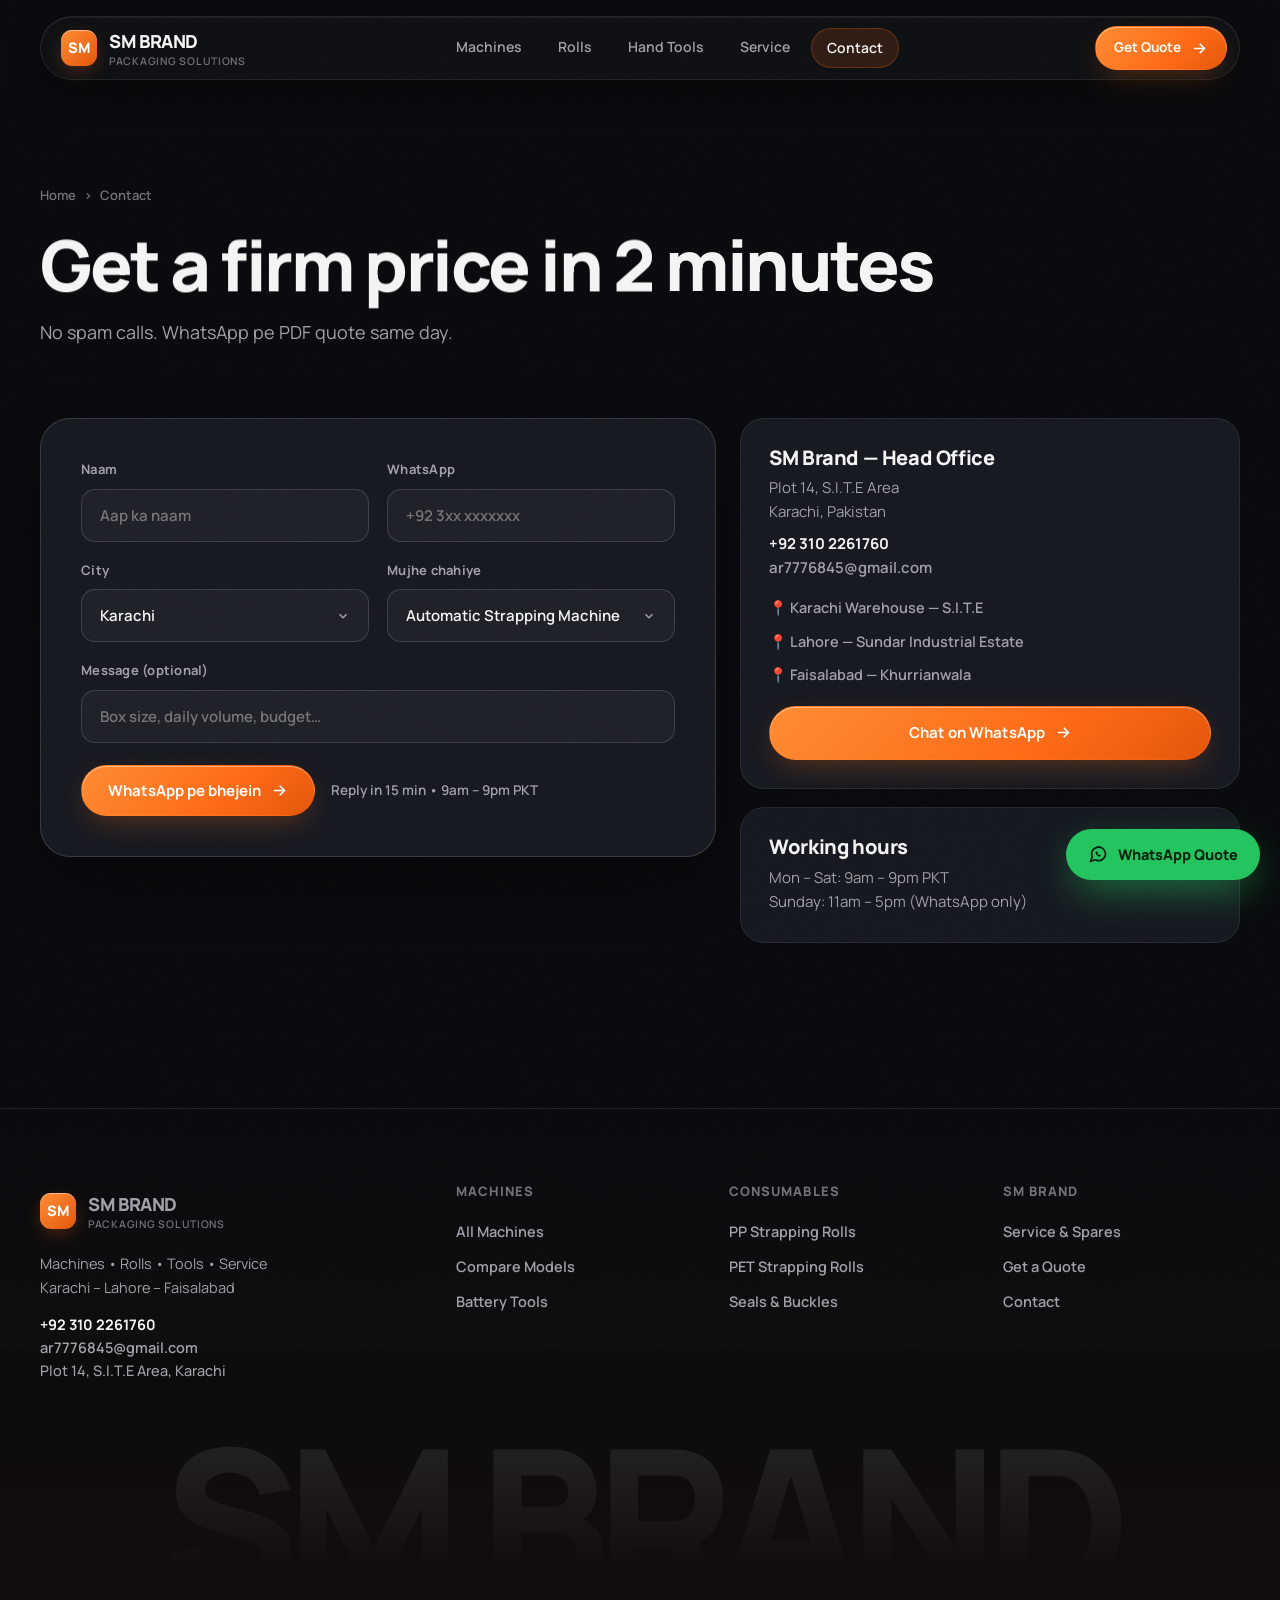
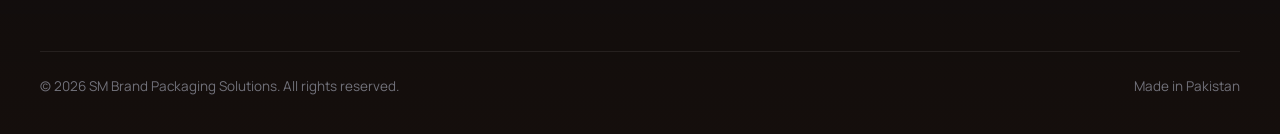
==== contact.html @ dceab2b6 "new-commit" ====
<!DOCTYPE html>
<html lang="en">
<head>
<meta charset="UTF-8">
<meta name="viewport" content="width=device-width, initial-scale=1">
<title>Contact / Get Quote — SM BRAND</title>
<meta name="description" content="Get a firm price for strapping machines, rolls and tools. WhatsApp quote same day.">
<meta name="theme-color" content="#050505">
<script>document.documentElement.classList.add('js')</script>
<link rel="preconnect" href="https://fonts.googleapis.com">
<link rel="preconnect" href="https://fonts.gstatic.com" crossorigin>
<link href="https://fonts.googleapis.com/css2?family=Manrope:wght@400;500;600;700;800&display=swap" rel="stylesheet">
<link rel="stylesheet" href="assets/css/sm.css">
</head>
<body class="">
<div class="progress" aria-hidden="true"></div>
<div class="cursor-glow" aria-hidden="true"></div>
<div class="grain" aria-hidden="true"></div>
<div class="curtain" aria-hidden="true"></div>
<header class="header">
  <div class="container">
    <div class="nav">
      <a href="index.html" class="brand" aria-label="SM Brand home"><span class="brand-mark">SM</span><span>SM BRAND<small>Packaging Solutions</small></span></a>
      <nav class="nav-links" aria-label="Main"><a href="machines.html">Machines</a><a href="rolls.html">Rolls</a><a href="tools.html">Hand Tools</a><a href="service.html">Service</a><a href="contact.html" class="active" aria-current="page">Contact</a></nav>
      <div class="nav-right">
        <a class="btn btn-primary btn-sm" data-magnetic href="contact.html#quote">Get Quote <svg viewBox="0 0 24 24" fill="none" stroke="currentColor" stroke-width="2.4" stroke-linecap="round" stroke-linejoin="round"><path d="M5 12h14M13 6l6 6-6 6"/></svg></a>
        <button class="burger" aria-label="Menu" aria-expanded="false"><span></span></button>
      </div>
    </div>
  </div>
</header>
<div class="mobile-menu" aria-hidden="false"><a href="machines.html">Machines</a><a href="rolls.html">Rolls</a><a href="tools.html">Hand Tools</a><a href="service.html">Service</a><a href="contact.html">Contact</a><a href="contact.html#quote" style="color:var(--orange)">Get Quote →</a></div>
<main>
<section class="page-hero">
  <div class="container">
    <nav class="crumbs" aria-label="Breadcrumb"><a href="index.html">Home</a><span>›</span><span>Contact</span></nav>
    <h1 data-split>Get a firm price in 2 minutes</h1>
    <p data-reveal data-delay=".25">No spam calls. WhatsApp pe PDF quote same day.</p>
  </div>
</section>
<section class="section" id="quote" style="padding-top:20px">
  <div class="container">
    <div class="contact-grid">
      <form class="form" id="quoteForm" novalidate data-reveal>
        <div class="q-grid">
          <div class="field"><label for="q_name">Naam</label><input class="input" id="q_name" autocomplete="name" placeholder="Aap ka naam"><div class="err">Naam likhein (kam az kam 2 huroof).</div></div>
          <div class="field"><label for="q_wa">WhatsApp</label><input class="input" id="q_wa" type="tel" inputmode="tel" autocomplete="tel" placeholder="+92 3xx xxxxxxx"><div class="err">Sahi WhatsApp number likhein.</div></div>
          <div class="field"><label for="q_city">City</label><select class="input" id="q_city"><option>Karachi</option><option>Lahore</option><option>Faisalabad</option><option>Sialkot</option><option>Islamabad / Rwp</option><option>Other</option></select></div>
          <div class="field"><label for="q_need">Mujhe chahiye</label><select class="input" id="q_need"><option>Automatic Strapping Machine</option><option>Semi-Auto Machine</option><option>Battery Tool</option><option>PP / PET Rolls</option><option>Hand Tools</option><option>Pata nahi - Call me</option></select></div>
          <div class="field full"><label for="q_msg">Message (optional)</label><input class="input" id="q_msg" placeholder="Box size, daily volume, budget…"></div>
        </div>
        <div style="display:flex;gap:16px;align-items:center;margin-top:22px;flex-wrap:wrap">
          <button class="btn btn-primary" type="submit" data-magnetic>WhatsApp pe bhejein <svg viewBox="0 0 24 24" fill="none" stroke="currentColor" stroke-width="2.4" stroke-linecap="round" stroke-linejoin="round"><path d="M5 12h14M13 6l6 6-6 6"/></svg></button>
          <span style="color:var(--muted);font-size:13.5px;font-weight:600">Reply in 15 min • 9am – 9pm PKT</span>
        </div>
        <div class="notice" id="quoteMsg" role="status">Done! WhatsApp khul raha hai — wahan se message bhej dein.</div>
      </form>

      <div>
        <div class="info" data-reveal>
          <h3>SM Brand — Head Office</h3>
          <p>Plot 14, S.I.T.E Area<br>Karachi, Pakistan</p>
          <p style="color:var(--ink);font-weight:700">+92 310 2261760<br><a href="mailto:ar7776845@gmail.com" style="color:var(--muted);font-weight:600">ar7776845@gmail.com</a></p>
          <ul><li>📍 Karachi Warehouse — S.I.T.E</li><li>📍 Lahore — Sundar Industrial Estate</li><li>📍 Faisalabad — Khurrianwala</li></ul>
          <a class="btn btn-primary btn-block" style="margin-top:20px" target="_blank" rel="noopener" href="https://wa.me/923102261760?text=Salam%20SM%20Brand,%20quote%20chahiye">Chat on WhatsApp <svg viewBox="0 0 24 24" fill="none" stroke="currentColor" stroke-width="2.4" stroke-linecap="round" stroke-linejoin="round"><path d="M5 12h14M13 6l6 6-6 6"/></svg></a>
        </div>
        <div class="info" data-reveal><h3>Working hours</h3><p>Mon – Sat: 9am – 9pm PKT<br>Sunday: 11am – 5pm (WhatsApp only)</p></div>
      </div>
    </div>
  </div>
</section>

</main>
<footer>
  <div class="container">
    <div class="footer-grid">
      <div>
        <a href="index.html" class="brand"><span class="brand-mark">SM</span><span>SM BRAND<small>Packaging Solutions</small></span></a>
        <p>Machines • Rolls • Tools • Service<br>Karachi – Lahore – Faisalabad</p>
        <p style="color:var(--ink);font-weight:700">+92 310 2261760<br><a href="mailto:ar7776845@gmail.com" style="display:inline;padding:0">ar7776845@gmail.com</a><br><span style="font-weight:500;color:var(--muted)">Plot 14, S.I.T.E Area, Karachi</span></p>
      </div>
      <div><h5>Machines</h5><a href="machines.html">All Machines</a><a href="machines.html#compare">Compare Models</a><a href="tools.html">Battery Tools</a></div>
      <div><h5>Consumables</h5><a href="rolls.html">PP Strapping Rolls</a><a href="rolls.html">PET Strapping Rolls</a><a href="rolls.html">Seals &amp; Buckles</a></div>
      <div><h5>SM Brand</h5><a href="service.html">Service &amp; Spares</a><a href="contact.html#quote">Get a Quote</a><a href="contact.html">Contact</a></div>
    </div>
    <div class="giant" aria-hidden="true">SM BRAND</div>
    <div class="copy"><span>© 2026 SM Brand Packaging Solutions. All rights reserved.</span><span>Made in Pakistan</span></div>
  </div>
</footer>
<a class="wa" id="waFloat" href="https://wa.me/923102261760?text=Salam%20SM%20Brand,%20quote%20chahiye" target="_blank" rel="noopener" aria-label="WhatsApp quote"><svg viewBox="0 0 24 24" fill="none" stroke="currentColor" stroke-width="2.2" stroke-linecap="round" stroke-linejoin="round"><path d="M21 11.5a8.4 8.4 0 0 1-12.4 7.4L3 21l2-5.4A8.4 8.4 0 1 1 21 11.5z"/><path d="M9 9.5c0 3 2.500 5.500 5.500 5.500l1.200-1.300-1.800-1-.9.6a3.500 3.500 0 0 1-1.700-1.700l.6-.9-1-1.800L9 9.500z" fill="currentColor" stroke="none"/></svg><span>WhatsApp Quote</span></a>
<script src="assets/js/vendor/gsap.min.js"></script>
<script src="assets/js/vendor/ScrollTrigger.min.js"></script>
<script src="assets/js/vendor/lenis.min.js"></script>
<script src="assets/js/sm-config.js"></script>
<script src="assets/js/sm-data.js"></script>
<script src="assets/js/sm.js"></script>

</body>
</html>
---- assets/css/sm.css ----
/* ============================================================
   SM BRAND — Premium Industrial Packaging Solutions
   Advanced 3D & Motion Design System
   Visual Direction:
   - Main background: #08090C
   - Secondary background: #101216
   - Card background: #15181F
   - Primary accent: #FF6B16
   - Secondary accent: #FF8C32
   - Primary text: #F5F5F5
   - Secondary text: #A1A1AA
   - Thin glowing borders & cinematic lighting
   ============================================================ */

:root {
  --bg: #08090C;
  --bg-2: #101216;
  --bg-card: #15181F;
  --bg-card-hover: #1c202a;
  --card: #15181F;
  --card-2: #1b1f28;
  --card-3: #222734;
  --line: rgba(255, 255, 255, 0.08);
  --line-2: rgba(255, 255, 255, 0.14);
  --line-glow: rgba(255, 107, 22, 0.45);
  --ink: #F5F5F5;
  --muted: #A1A1AA;
  --muted-2: #71717A;
  --orange: #FF6B16;
  --orange-2: #FF8C32;
  --orange-light: #FFA25B;
  --orange-dark: #E5560A;
  --glow: rgba(255, 107, 22, 0.35);
  --glow-subtle: rgba(255, 107, 22, 0.12);
  --green: #22c55e;
  --radius-lg: 24px;
  --radius-md: 18px;
  --radius-sm: 12px;
  --font: 'Manrope', system-ui, -apple-system, 'Segoe UI', Roboto, sans-serif;
  --ease: cubic-bezier(0.16, 1, 0.3, 1);
  --ease-spring: cubic-bezier(0.34, 1.56, 0.64, 1);
}

*, *::before, *::after {
  box-sizing: border-box;
  margin: 0;
  padding: 0;
}

html {
  scroll-behavior: auto;
  -webkit-text-size-adjust: 100%;
  background-color: var(--bg);
}

html.lenis, html.lenis body {
  height: auto;
}

.lenis.lenis-smooth {
  scroll-behavior: auto !important;
}

.lenis.lenis-stopped {
  overflow: hidden;
}

body {
  font-family: var(--font);
  background: var(--bg);
  color: var(--ink);
  line-height: 1.6;
  -webkit-font-smoothing: antialiased;
  -moz-osx-font-smoothing: grayscale;
  overflow-x: hidden;
  min-height: 100vh;
  position: relative;
}

a {
  color: inherit;
  text-decoration: none;
  transition: color 0.25s var(--ease);
}

img {
  max-width: 100%;
  display: block;
}

button {
  font-family: inherit;
  cursor: pointer;
  border: none;
  background: none;
}

::selection {
  background: var(--orange);
  color: #08090C;
}

.container {
  width: min(1200px, 100% - 48px);
  margin-inline: auto;
}

.sr-only {
  position: absolute;
  width: 1px;
  height: 1px;
  overflow: hidden;
  clip: rect(0, 0, 0, 0);
  white-space: nowrap;
}

/* ---------- Ambient Background & Grid ---------- */
body::before {
  content: '';
  position: fixed;
  inset: 0;
  z-index: -3;
  pointer-events: none;
  background:
    radial-gradient(1100px 650px at 78% -12%, rgba(255, 107, 22, 0.14), transparent 60%),
    radial-gradient(900px 550px at -5% 38%, rgba(255, 140, 50, 0.08), transparent 60%),
    radial-gradient(800px 600px at 60% 85%, rgba(255, 107, 22, 0.06), transparent 60%),
    var(--bg);
}

/* Precision Technical Dot Grid with Radial Mask */
body::after {
  content: '';
  position: fixed;
  inset: 0;
  z-index: -2;
  pointer-events: none;
  opacity: 0.65;
  background-image: radial-gradient(rgba(255, 255, 255, 0.09) 1px, transparent 1px);
  background-size: 32px 32px;
  mask-image: radial-gradient(ellipse 90% 65% at 50% 10%, #000 35%, transparent 85%);
  -webkit-mask-image: radial-gradient(ellipse 90% 65% at 50% 10%, #000 35%, transparent 85%);
}

.grain {
  position: fixed;
  inset: -50%;
  z-index: 200;
  pointer-events: none;
  opacity: 0.035;
  background-image: url("data:image/svg+xml,%3Csvg xmlns='http://www.w3.org/2000/svg' width='180' height='180'%3E%3Cfilter id='n'%3E%3CfeTurbulence type='fractalNoise' baseFrequency='.85' numOctaves='3' stitchTiles='stitch'/%3E%3C/filter%3E%3Crect width='100%25' height='100%25' filter='url(%23n)'/%3E%3C/svg%3E");
}

/* Scroll Progress Bar */
.progress {
  position: fixed;
  top: 0;
  left: 0;
  height: 3px;
  width: 100%;
  transform-origin: 0 50%;
  transform: scaleX(0);
  background: linear-gradient(90deg, var(--orange), var(--orange-2), #ffb978);
  box-shadow: 0 0 12px var(--glow);
  z-index: 350;
}

/* Interactive Cursor Glow (Desktop Pointer) */
.cursor-glow {
  position: fixed;
  top: 0;
  left: 0;
  width: 480px;
  height: 480px;
  margin: -240px 0 0 -240px;
  border-radius: 50%;
  pointer-events: none;
  z-index: -1;
  background: radial-gradient(circle, rgba(255, 107, 22, 0.1) 0%, rgba(255, 107, 22, 0.03) 45%, transparent 70%);
  opacity: 0;
  transition: opacity 0.4s var(--ease);
}
.cursor-glow.on {
  opacity: 1;
}

/* ---------- Typography & Badges ---------- */
h1, h2, h3, h4, h5, h6 {
  letter-spacing: -0.035em;
  line-height: 1.08;
  font-weight: 800;
  color: var(--ink);
}

.h-display {
  font-size: clamp(42px, 5.8vw, 78px);
  letter-spacing: -0.04em;
  line-height: 1.04;
}

.h-section {
  font-size: clamp(32px, 4.4vw, 54px);
  letter-spacing: -0.035em;
}

.lead {
  font-size: clamp(16px, 1.45vw, 19px);
  color: var(--muted);
  max-width: 580px;
  line-height: 1.65;
}

.grad {
  background: linear-gradient(135deg, #FF8C32 0%, #FF6B16 50%, #FFA25B 100%);
  -webkit-background-clip: text;
  background-clip: text;
  color: transparent;
  display: inline-block;
}

.split .grad {
  background: none;
  -webkit-text-fill-color: initial;
}

.split .grad .w > span {
  background: linear-gradient(135deg, #FF8C32 0%, #FF6B16 50%, #FFA25B 100%);
  -webkit-background-clip: text;
  background-clip: text;
  color: transparent;
  -webkit-text-fill-color: transparent;
}

.split .w {
  display: inline-block;
  overflow: hidden;
  vertical-align: top;
  padding-bottom: 0.12em;
  margin-bottom: -0.12em;
}

.split .w > span {
  display: inline-block;
  will-change: transform;
}

.eyebrow {
  display: inline-flex;
  align-items: center;
  gap: 9px;
  font-size: 13px;
  font-weight: 700;
  color: var(--orange-light);
  padding: 7px 16px;
  border-radius: 999px;
  border: 1px solid rgba(255, 107, 22, 0.32);
  background: rgba(255, 107, 22, 0.08);
  backdrop-filter: blur(10px);
  letter-spacing: 0.02em;
}

.eyebrow i.pulse-dot {
  width: 7px;
  height: 7px;
  border-radius: 50%;
  background: var(--orange);
  box-shadow: 0 0 10px var(--orange);
  animation: pulseDot 2s ease-in-out infinite;
}

@keyframes pulseDot {
  0%, 100% { opacity: 1; transform: scale(1); }
  50% { opacity: 0.35; transform: scale(0.85); }
}

.section {
  padding: clamp(75px, 9vw, 130px) 0;
  position: relative;
}

.section-head {
  max-width: 740px;
  margin: 0 auto clamp(36px, 5vw, 64px);
  text-align: center;
  display: flex;
  flex-direction: column;
  align-items: center;
  gap: 18px;
}

.section-head p {
  color: var(--muted);
  font-size: 17px;
  max-width: 580px;
}

.section-head.left {
  margin-inline: 0;
  text-align: left;
  align-items: flex-start;
}

/* ---------- Premium Buttons ---------- */
.btn {
  position: relative;
  display: inline-flex;
  align-items: center;
  justify-content: center;
  gap: 10px;
  padding: 14px 26px;
  border-radius: 999px;
  font-weight: 700;
  font-size: 15px;
  border: 1px solid transparent;
  transition: transform 0.28s var(--ease), box-shadow 0.28s, background 0.28s, border-color 0.28s, color 0.25s;
  white-space: nowrap;
  overflow: hidden;
  isolation: isolate;
}

.btn svg, .btn i {
  width: 17px;
  height: 17px;
  transition: transform 0.25s var(--ease);
}

.btn:hover svg, .btn:hover i {
  transform: translateX(3px);
}

.btn-primary {
  background: linear-gradient(135deg, var(--orange-2) 0%, var(--orange) 60%, var(--orange-dark) 100%);
  color: #FFFFFF;
  box-shadow: 0 10px 30px -8px var(--glow), inset 0 1px 0 rgba(255, 255, 255, 0.4);
}

.btn-primary::after {
  content: '';
  position: absolute;
  inset: 0;
  z-index: -1;
  background: linear-gradient(110deg, transparent 25%, rgba(255, 255, 255, 0.35) 50%, transparent 75%);
  transform: translateX(-120%);
  transition: transform 0.65s var(--ease);
}

.btn-primary:hover::after {
  transform: translateX(120%);
}

.btn-primary:hover {
  box-shadow: 0 14px 38px -6px var(--glow), inset 0 1px 0 rgba(255, 255, 255, 0.5);
  transform: translateY(-2px);
}

.btn-ghost {
  background: rgba(255, 255, 255, 0.04);
  border-color: var(--line-2);
  color: var(--ink);
  backdrop-filter: blur(12px);
}

.btn-ghost:hover {
  border-color: var(--orange);
  background: rgba(255, 107, 22, 0.1);
  color: #FFFFFF;
  box-shadow: 0 8px 24px -6px rgba(255, 107, 22, 0.25);
  transform: translateY(-2px);
}

.btn-secondary {
  background: var(--bg-card);
  border-color: var(--line);
  color: var(--ink);
}

.btn-secondary:hover {
  border-color: var(--line-2);
  background: var(--card-2);
}

.btn-sm {
  padding: 10px 18px;
  font-size: 13.5px;
}

.btn-block {
  width: 100%;
}

.btn:focus-visible, a:focus-visible, button:focus-visible, select:focus-visible, input:focus-visible {
  outline: 2px solid var(--orange);
  outline-offset: 3px;
}

/* ---------- Header & Floating Navigation ---------- */
.header {
  position: fixed;
  top: 16px;
  left: 0;
  right: 0;
  z-index: 100;
  transition: transform 0.45s var(--ease);
}

.header.hide {
  transform: translateY(-140%);
}

.nav {
  display: flex;
  align-items: center;
  justify-content: space-between;
  gap: 20px;
  height: 64px;
  padding: 0 12px 0 20px;
  border-radius: 999px;
  border: 1px solid var(--line);
  background: rgba(16, 18, 22, 0.72);
  backdrop-filter: blur(20px) saturate(1.5);
  -webkit-backdrop-filter: blur(20px) saturate(1.5);
  box-shadow: 0 12px 40px -10px rgba(0, 0, 0, 0.75), inset 0 1px 0 rgba(255, 255, 255, 0.06);
}

.brand {
  display: flex;
  align-items: center;
  gap: 12px;
  font-weight: 800;
  font-size: 18px;
  letter-spacing: -0.02em;
}

.brand-mark {
  width: 36px;
  height: 36px;
  border-radius: 11px;
  display: grid;
  place-items: center;
  font-weight: 800;
  font-size: 14.5px;
  color: #FFFFFF;
  background: linear-gradient(135deg, var(--orange-2), var(--orange-dark));
  box-shadow: 0 6px 20px -4px var(--glow), inset 0 1px 0 rgba(255, 255, 255, 0.45);
}

.brand small {
  display: block;
  font-size: 10.5px;
  font-weight: 600;
  color: var(--muted-2);
  letter-spacing: 0.07em;
  text-transform: uppercase;
  margin-top: -3px;
}

.nav-links {
  display: flex;
  gap: 6px;
  font-weight: 600;
  font-size: 14px;
  color: var(--muted);
}

.nav-links a {
  padding: 8px 15px;
  border-radius: 999px;
  transition: color 0.2s, background 0.2s;
  position: relative;
}

.nav-links a:hover {
  color: var(--ink);
  background: rgba(255, 255, 255, 0.05);
}

.nav-links a.active {
  color: var(--ink);
  background: rgba(255, 107, 22, 0.14);
  border: 1px solid rgba(255, 107, 22, 0.25);
}

.nav-right {
  display: flex;
  align-items: center;
  gap: 12px;
}

.burger {
  display: none;
  width: 44px;
  height: 44px;
  border-radius: 50%;
  border: 1px solid var(--line-2);
  background: rgba(255, 255, 255, 0.03);
  color: var(--ink);
  place-items: center;
}

.burger span {
  display: block;
  width: 17px;
  height: 1.8px;
  background: currentColor;
  position: relative;
  transition: 0.3s;
}

.burger span::before, .burger span::after {
  content: '';
  position: absolute;
  left: 0;
  width: 17px;
  height: 1.8px;
  background: currentColor;
  transition: 0.3s;
}

.burger span::before { top: -6px; }
.burger span::after { top: 6px; }

.burger[aria-expanded="true"] span { background: transparent; }
.burger[aria-expanded="true"] span::before { top: 0; transform: rotate(45deg); }
.burger[aria-expanded="true"] span::after { top: 0; transform: rotate(-45deg); }

.mobile-menu {
  position: fixed;
  inset: 0;
  z-index: 99;
  background: rgba(8, 9, 12, 0.97);
  backdrop-filter: blur(24px);
  display: flex;
  flex-direction: column;
  justify-content: center;
  padding: 110px 36px 40px;
  gap: 8px;
  opacity: 0;
  pointer-events: none;
  transition: opacity 0.35s var(--ease);
}

.mobile-menu.open {
  opacity: 1;
  pointer-events: auto;
}

.mobile-menu a {
  font-size: 32px;
  font-weight: 800;
  letter-spacing: -0.03em;
  padding: 10px 0;
  border-bottom: 1px solid var(--line);
  transform: translateY(20px);
  opacity: 0;
  transition: transform 0.5s var(--ease), opacity 0.5s;
}

.mobile-menu.open a { transform: none; opacity: 1; }
.mobile-menu.open a:nth-child(2) { transition-delay: 0.05s; }
.mobile-menu.open a:nth-child(3) { transition-delay: 0.1s; }
.mobile-menu.open a:nth-child(4) { transition-delay: 0.15s; }
.mobile-menu.open a:nth-child(5) { transition-delay: 0.2s; }
.mobile-menu.open a:nth-child(6) { transition-delay: 0.25s; }

@media (max-width: 920px) {
  .nav-links, .nav-right .btn { display: none; }
  .burger { display: grid; }
}

/* ---------- Upgraded Hero Section & Three.js 3D Visual ---------- */
.hero {
  padding: clamp(140px, 16vw, 195px) 0 clamp(65px, 8vw, 105px);
  position: relative;
  overflow: hidden;
}

.hero-grid {
  display: grid;
  grid-template-columns: 1.05fr 0.95fr;
  gap: clamp(30px, 5vw, 65px);
  align-items: center;
}

.hero h1 {
  margin: 20px 0 22px;
}

.hero-ctas {
  display: flex;
  gap: 14px;
  flex-wrap: wrap;
  margin-top: 34px;
}

.checks {
  display: flex;
  flex-wrap: wrap;
  gap: 12px 24px;
  margin-top: 36px;
  color: var(--muted);
  font-weight: 600;
  font-size: 14px;
}

.checks span {
  display: flex;
  align-items: center;
  gap: 8px;
}

.checks svg, .checks i {
  width: 17px;
  height: 17px;
  color: var(--orange);
}

/* 3D Visual Container */
.hero-visual {
  position: relative;
  perspective: 1200px;
  display: flex;
  justify-content: center;
  align-items: center;
}

.hero-3d-wrapper {
  position: relative;
  width: 100%;
  max-width: 580px;
  aspect-ratio: 1 / 1;
  border-radius: 34px;
  background: radial-gradient(circle at 50% 50%, rgba(255, 107, 22, 0.08) 0%, rgba(21, 24, 31, 0.6) 70%);
  border: 1px solid var(--line-2);
  box-shadow: 0 35px 90px -25px rgba(0, 0, 0, 0.9), 0 0 100px -25px var(--glow);
  backdrop-filter: blur(16px);
  overflow: visible;
}

#hero3dContainer {
  width: 100%;
  height: 100%;
  border-radius: inherit;
  cursor: grab;
  position: relative;
}

#hero3dContainer:active {
  cursor: grabbing;
}

/* WebGL Fallback Card */
.hero-3d-wrapper.fallback-mode #hero3dContainer {
  display: none;
}

.hero-fallback-card {
  display: none;
  width: 100%;
  height: 100%;
  padding: 16px;
  border-radius: inherit;
}

.hero-3d-wrapper.fallback-mode .hero-fallback-card {
  display: block;
}

.hero-fallback-card .plate {
  width: 100%;
  height: 100%;
  border-radius: 24px;
  background: #FFFFFF;
  display: grid;
  place-items: center;
  overflow: hidden;
}

.hero-fallback-card img {
  width: 100%;
  height: 100%;
  object-fit: contain;
  mix-blend-mode: multiply;
}

/* Floating 3D Telemetry Chips */
.chip {
  position: absolute;
  display: flex;
  align-items: center;
  gap: 13px;
  padding: 13px 18px;
  border-radius: 18px;
  background: rgba(21, 24, 31, 0.88);
  backdrop-filter: blur(20px);
  border: 1px solid var(--line-2);
  box-shadow: 0 20px 50px -15px rgba(0, 0, 0, 0.9), 0 0 30px -10px var(--glow);
  font-weight: 800;
  font-size: 15px;
  line-height: 1.25;
  z-index: 10;
  pointer-events: auto;
  transition: transform 0.3s var(--ease), border-color 0.3s;
}

.chip:hover {
  border-color: var(--orange);
  transform: translateY(-4px) scale(1.02);
}

.chip small {
  display: block;
  font-weight: 600;
  font-size: 12px;
  color: var(--muted);
}

.chip .dot {
  width: 36px;
  height: 36px;
  border-radius: 11px;
  background: rgba(255, 107, 22, 0.16);
  color: var(--orange);
  display: grid;
  place-items: center;
}

.chip .dot svg, .chip .dot i {
  width: 19px;
  height: 19px;
}

.chip-1 {
  left: -24px;
  bottom: 45px;
}

.chip-2 {
  right: -20px;
  top: 36px;
}

/* Interactive 3D Cycle Trigger Pill */
.chip-interactive {
  position: absolute;
  bottom: -18px;
  left: 50%;
  transform: translateX(-50%);
  display: inline-flex;
  align-items: center;
  gap: 9px;
  padding: 9px 18px;
  border-radius: 999px;
  background: rgba(16, 18, 22, 0.9);
  border: 1px solid rgba(255, 107, 22, 0.4);
  box-shadow: 0 10px 25px -5px rgba(0, 0, 0, 0.8), 0 0 20px -5px var(--glow);
  backdrop-filter: blur(14px);
  font-size: 12.5px;
  font-weight: 700;
  color: var(--orange-light);
  cursor: pointer;
  z-index: 12;
  transition: transform 0.25s, border-color 0.25s, background 0.25s;
}

.chip-interactive:hover {
  transform: translateX(-50%) translateY(-2px);
  border-color: var(--orange);
  background: rgba(255, 107, 22, 0.14);
}

.chip-interactive i.beacon {
  width: 8px;
  height: 8px;
  border-radius: 50%;
  background: #22c55e;
  box-shadow: 0 0 10px #22c55e;
}

.float-y {
  animation: floaty 5.5s ease-in-out infinite;
}

.chip-2.float-y {
  animation-delay: -2.75s;
}

@keyframes floaty {
  0%, 100% { transform: translateY(0); }
  50% { transform: translateY(-10px); }
}

@media (max-width: 920px) {
  .hero-grid { grid-template-columns: 1fr; }
  .chip-1 { left: 4px; bottom: 20px; }
  .chip-2 { right: 4px; top: 20px; }
  .hero-3d-wrapper { max-width: 480px; margin: 0 auto; }
}

/* ---------- Marquee Industrial Ticker ---------- */
.marquee {
  border-block: 1px solid var(--line);
  background: rgba(21, 24, 31, 0.4);
  overflow: hidden;
  padding: 20px 0;
  mask-image: linear-gradient(90deg, transparent, #000 12%, #000 88%, transparent);
  -webkit-mask-image: linear-gradient(90deg, transparent, #000 12%, #000 88%, transparent);
}

.marquee-track {
  display: flex;
  width: max-content;
  gap: 52px;
  animation: marq 36s linear infinite;
}

.marquee:hover .marquee-track {
  animation-play-state: paused;
}

.marquee span {
  display: flex;
  align-items: center;
  gap: 52px;
  font-size: clamp(17px, 2.2vw, 26px);
  font-weight: 800;
  letter-spacing: -0.02em;
  color: var(--muted-2);
  white-space: nowrap;
}

.marquee span::after {
  content: '✦';
  color: var(--orange);
  font-size: 0.65em;
}

@keyframes marq {
  to { transform: translateX(-50%); }
}

/* ---------- Key Metrics / Stats Matrix ---------- */
.stats {
  display: grid;
  grid-template-columns: repeat(4, 1fr);
  gap: 1px;
  background: var(--line);
  border: 1px solid var(--line);
  border-radius: var(--radius-lg);
  overflow: hidden;
  box-shadow: 0 20px 50px -15px rgba(0, 0, 0, 0.6);
}

.stat {
  background: var(--bg-card);
  padding: 36px 28px;
  position: relative;
  transition: background 0.3s;
}

.stat:hover {
  background: var(--card-2);
}

.stat b {
  display: block;
  font-size: clamp(38px, 4.8vw, 62px);
  font-weight: 800;
  letter-spacing: -0.04em;
  line-height: 1;
  color: #FFFFFF;
}

.stat b em {
  font-style: normal;
  color: var(--orange);
}

.stat span {
  color: var(--muted);
  font-size: 14.5px;
  font-weight: 600;
  display: block;
  margin-top: 12px;
}

@media (max-width: 820px) {
  .stats { grid-template-columns: 1fr 1fr; }
}

/* ---------- Bento Grid Catalogue ---------- */
.bento {
  display: grid;
  grid-template-columns: repeat(6, 1fr);
  grid-auto-rows: minmax(160px, auto);
  gap: 18px;
}

.tile {
  position: relative;
  border-radius: var(--radius-lg);
  border: 1px solid var(--line);
  background: var(--bg-card);
  overflow: hidden;
  padding: 0;
  display: flex;
  flex-direction: column;
  transition: border-color 0.35s, transform 0.4s var(--ease), box-shadow 0.35s;
  isolation: isolate;
}

.tile::before {
  content: '';
  position: absolute;
  inset: 0;
  z-index: 2;
  pointer-events: none;
  border-radius: inherit;
  opacity: 0;
  transition: opacity 0.35s;
  background: radial-gradient(460px circle at var(--mx, 50%) var(--my, 50%), rgba(255, 107, 22, 0.18), transparent 55%);
}

.tile::after {
  content: '';
  position: absolute;
  inset: 0;
  z-index: 3;
  pointer-events: none;
  border-radius: inherit;
  padding: 1px;
  opacity: 0;
  transition: opacity 0.35s;
  background: radial-gradient(320px circle at var(--mx, 50%) var(--my, 50%), rgba(255, 140, 50, 0.95), transparent 60%);
  -webkit-mask: linear-gradient(#000 0 0) content-box, linear-gradient(#000 0 0);
  -webkit-mask-composite: xor;
  mask: linear-gradient(#000 0 0) content-box exclude, linear-gradient(#000 0 0);
}

.tile:hover::before, .tile:hover::after {
  opacity: 1;
}

.tile:hover {
  transform: translateY(-4px);
  box-shadow: 0 24px 60px -20px rgba(0, 0, 0, 0.8), 0 0 30px -15px var(--glow);
}

.tile-media {
  flex: 1;
  min-height: 180px;
  position: relative;
  display: grid;
  place-items: center;
  padding: 20px;
  background: radial-gradient(circle at 50% 40%, rgba(255, 107, 22, 0.08), transparent 65%);
}

.tile-media .plate {
  width: 100%;
  height: 100%;
  min-height: 180px;
  border-radius: 16px;
  background: #FFFFFF;
  display: grid;
  place-items: center;
  overflow: hidden;
}

.tile-media img {
  width: 100%;
  height: 100%;
  object-fit: contain;
  max-height: 240px;
  mix-blend-mode: multiply;
  transition: transform 0.65s var(--ease);
}

.tile:hover .tile-media img {
  transform: scale(1.08) rotate(-1deg);
}

.tile-body {
  padding: 10px 24px 24px;
}

.tile-body h3 {
  font-size: 20px;
  letter-spacing: -0.02em;
  display: flex;
  align-items: center;
  justify-content: space-between;
  gap: 10px;
}

.tile-body h3 svg, .tile-body h3 i {
  width: 18px;
  height: 18px;
  color: var(--orange);
  opacity: 0;
  transform: translate(-6px, 6px);
  transition: 0.3s var(--ease);
}

.tile:hover .tile-body h3 svg, .tile:hover .tile-body h3 i {
  opacity: 1;
  transform: none;
}

.tile-body p {
  color: var(--muted);
  font-size: 14.5px;
  margin-top: 6px;
}

.t-a { grid-column: span 2; grid-row: span 2; }
.t-b { grid-column: span 4; grid-row: span 2; }
.t-c { grid-column: span 3; grid-row: span 2; }
.t-d { grid-column: span 3; grid-row: span 2; }
.t-e { grid-column: span 2; grid-row: span 2; }
.t-f { grid-column: span 4; }
.t-g { grid-column: span 2; }

.tile.text-tile {
  padding: 30px;
  justify-content: space-between;
}

.tile.text-tile .big {
  font-size: clamp(26px, 3.2vw, 42px);
  font-weight: 800;
  letter-spacing: -0.04em;
  line-height: 1.08;
}

.tile.text-tile p {
  color: var(--muted);
  margin-top: 10px;
  font-size: 15px;
}

.tile .ico {
  width: 48px;
  height: 48px;
  border-radius: 14px;
  background: rgba(255, 107, 22, 0.14);
  color: var(--orange);
  display: grid;
  place-items: center;
  margin-bottom: 20px;
}

.tile .ico svg, .tile .ico i {
  width: 22px;
  height: 22px;
}

@media (max-width: 920px) {
  .bento { grid-template-columns: repeat(2, 1fr); }
  .t-a, .t-b, .t-c, .t-d, .t-e, .t-f, .t-g { grid-column: span 2; grid-row: auto; }
}

@media (max-width: 580px) {
  .bento { grid-template-columns: 1fr; }
  .t-a, .t-b, .t-c, .t-d, .t-e, .t-f, .t-g { grid-column: auto; }
}

/* ---------- Process Steps (Scroll Timeline) ---------- */
.process {
  position: relative;
}

.process-wrap {
  display: grid;
  grid-template-columns: 0.9fr 1.1fr;
  gap: clamp(30px, 6vw, 90px);
  align-items: start;
}

.process-left {
  position: sticky;
  top: 130px;
}

.process-left h2 {
  margin: 18px 0;
}

.steps {
  display: flex;
  flex-direction: column;
  gap: 20px;
}

.step {
  position: relative;
  padding: 32px;
  border-radius: var(--radius-lg);
  border: 1px solid var(--line);
  background: var(--bg-card);
  display: grid;
  grid-template-columns: auto 1fr;
  gap: 24px;
  transition: border-color 0.4s, background 0.4s, transform 0.4s;
}

.step .num {
  font-size: 15px;
  font-weight: 800;
  color: var(--orange);
  width: 50px;
  height: 50px;
  border-radius: 15px;
  border: 1px solid rgba(255, 107, 22, 0.35);
  display: grid;
  place-items: center;
  background: rgba(255, 107, 22, 0.08);
  box-shadow: 0 0 15px -3px var(--glow);
}

.step h3 {
  font-size: 22px;
  letter-spacing: -0.02em;
}

.step p {
  color: var(--muted);
  margin-top: 8px;
  font-size: 15px;
}

.step.active {
  border-color: rgba(255, 107, 22, 0.55);
  background: linear-gradient(160deg, rgba(255, 107, 22, 0.12), var(--bg-card));
  box-shadow: 0 20px 50px -15px rgba(255, 107, 22, 0.2);
}

@media (max-width: 920px) {
  .process-wrap { grid-template-columns: 1fr; }
  .process-left { position: static; }
}

/* ---------- Products Grid & Premium Cards ---------- */
.filters {
  display: flex;
  flex-wrap: wrap;
  gap: 12px;
  margin-bottom: 36px;
}

.fbtn {
  padding: 11px 22px;
  border-radius: 999px;
  border: 1px solid var(--line-2);
  background: var(--bg-card);
  color: var(--muted);
  font-weight: 700;
  font-size: 14px;
  transition: 0.25s var(--ease);
}

.fbtn:hover {
  color: var(--ink);
  border-color: var(--orange);
  background: var(--card-2);
}

.fbtn.active {
  background: var(--orange);
  border-color: var(--orange);
  color: #FFFFFF;
  box-shadow: 0 8px 24px -6px var(--glow);
}

.grid-3 {
  display: grid;
  grid-template-columns: repeat(3, 1fr);
  gap: 22px;
}

.grid-4 {
  display: grid;
  grid-template-columns: repeat(4, 1fr);
  gap: 18px;
}

.grid-2 {
  display: grid;
  grid-template-columns: repeat(2, 1fr);
  gap: 22px;
}

@media (max-width: 1024px) {
  .grid-3 { grid-template-columns: 1fr 1fr; }
  .grid-4 { grid-template-columns: 1fr 1fr; }
}

@media (max-width: 640px) {
  .grid-3, .grid-2, .grid-4 { grid-template-columns: 1fr; }
}

.pcard {
  position: relative;
  border-radius: var(--radius-lg);
  border: 1px solid var(--line);
  background: var(--bg-card);
  overflow: hidden;
  display: flex;
  flex-direction: column;
  transition: border-color 0.35s, transform 0.45s var(--ease), box-shadow 0.4s;
  transform-style: preserve-3d;
}

.pcard:hover {
  border-color: rgba(255, 107, 22, 0.45);
  box-shadow: 0 30px 80px -25px rgba(0, 0, 0, 0.9), 0 0 40px -15px var(--glow);
}

.pcard .thumb {
  display: block;
  margin: 14px 14px 0;
  border-radius: 18px;
  background: #FFFFFF;
  aspect-ratio: 1 / 0.82;
  position: relative;
  overflow: hidden;
}

.pcard .thumb img {
  width: 100%;
  height: 100%;
  object-fit: contain;
  padding: 16px;
  mix-blend-mode: multiply;
  transition: transform 0.65s var(--ease);
}

.pcard:hover .thumb img {
  transform: scale(1.08);
}

.badge {
  position: absolute;
  top: 14px;
  left: 14px;
  z-index: 2;
  background: rgba(16, 18, 22, 0.85);
  backdrop-filter: blur(8px);
  color: #FFFFFF;
  font-size: 11px;
  font-weight: 800;
  letter-spacing: 0.05em;
  text-transform: uppercase;
  padding: 6px 12px;
  border-radius: 999px;
  border: 1px solid rgba(255, 255, 255, 0.14);
}

.badge.hot {
  background: var(--orange);
  border-color: var(--orange);
  box-shadow: 0 4px 14px var(--glow);
}

.pbody {
  padding: 20px 22px 22px;
  display: flex;
  flex-direction: column;
  gap: 8px;
  flex: 1;
}

.pbody h4 {
  font-size: 19px;
  letter-spacing: -0.02em;
}

.pbody h4 a:hover {
  color: var(--orange);
}

.spec {
  color: var(--muted);
  font-size: 13.5px;
  line-height: 1.45;
}

.pfoot {
  display: flex;
  align-items: center;
  justify-content: space-between;
  gap: 12px;
  margin-top: auto;
  padding-top: 16px;
  border-top: 1px solid var(--line);
}

.price {
  font-weight: 800;
  font-size: 19px;
  letter-spacing: -0.02em;
  color: #FFFFFF;
}

.state {
  grid-column: 1 / -1;
  text-align: center;
  color: var(--muted);
  padding: 60px 0;
  font-size: 16px;
}

.skeleton {
  height: 400px;
  border-radius: var(--radius-lg);
  background: linear-gradient(100deg, var(--card) 30%, var(--card-2) 50%, var(--card) 70%);
  background-size: 200% 100%;
  animation: shimmer 1.5s infinite;
}

@keyframes shimmer {
  to { background-position: -200% 0; }
}

/* ---------- Page Hero Header ---------- */
.page-hero {
  padding: clamp(140px, 15vw, 185px) 0 clamp(35px, 4vw, 55px);
  position: relative;
}

.crumbs {
  font-size: 13px;
  color: var(--muted-2);
  font-weight: 600;
  margin-bottom: 20px;
  display: flex;
  gap: 8px;
  flex-wrap: wrap;
}

.crumbs a:hover {
  color: var(--orange);
}

.page-hero h1 {
  font-size: clamp(38px, 5.5vw, 72px);
}

.page-hero p {
  color: var(--muted);
  margin-top: 16px;
  font-size: 18px;
  max-width: 640px;
}

/* ---------- Interactive Machine Finder Wizard ---------- */
.finder {
  border-radius: 30px;
  border: 1px solid var(--line-2);
  background: linear-gradient(160deg, var(--card-2), var(--bg-card));
  padding: clamp(26px, 4vw, 44px);
  position: relative;
  overflow: hidden;
  box-shadow: 0 30px 80px -20px rgba(0, 0, 0, 0.7);
}

.finder::before {
  content: '';
  position: absolute;
  right: -100px;
  top: -100px;
  width: 360px;
  height: 360px;
  border-radius: 50%;
  background: radial-gradient(circle, var(--glow), transparent 65%);
  opacity: 0.45;
  pointer-events: none;
}

.finder-steps {
  display: grid;
  grid-template-columns: repeat(3, 1fr);
  gap: 18px;
  position: relative;
}

@media (max-width: 780px) {
  .finder-steps { grid-template-columns: 1fr; }
}

.field label {
  display: block;
  font-size: 13px;
  font-weight: 700;
  color: var(--muted);
  margin-bottom: 9px;
  letter-spacing: 0.02em;
}

.input, .field select {
  width: 100%;
  padding: 15px 18px;
  border-radius: 14px;
  border: 1px solid var(--line-2);
  background: rgba(255, 255, 255, 0.035);
  color: var(--ink);
  font: 600 15px var(--font);
  outline: none;
  transition: border-color 0.25s, background 0.25s, box-shadow 0.25s;
  appearance: none;
  -webkit-appearance: none;
}

select.input, .field select {
  background-image: url("data:image/svg+xml,%3Csvg xmlns='http://www.w3.org/2000/svg' width='14' height='14' viewBox='0 0 24 24' fill='none' stroke='%23a1a1aa' stroke-width='2.5'%3E%3Cpath d='m6 9 6 6 6-6'/%3E%3C/svg%3E");
  background-repeat: no-repeat;
  background-position: right 18px center;
  padding-right: 44px;
}

.input:focus, .field select:focus {
  border-color: var(--orange);
  background: rgba(255, 107, 22, 0.06);
  box-shadow: 0 0 0 3px rgba(255, 107, 22, 0.15);
}

.input.bad {
  border-color: #ef4444;
}

option {
  background: #11141a;
  color: var(--ink);
}

.result {
  margin-top: 24px;
  padding: 26px;
  border-radius: 20px;
  border: 1px dashed rgba(255, 107, 22, 0.55);
  background: rgba(255, 107, 22, 0.08);
  display: flex;
  align-items: center;
  justify-content: space-between;
  gap: 20px;
  flex-wrap: wrap;
  position: relative;
}

.result .lbl {
  font-size: 11.5px;
  font-weight: 800;
  letter-spacing: 0.12em;
  color: var(--orange);
}

.result .rec-name {
  font-size: clamp(21px, 2.4vw, 29px);
  font-weight: 800;
  letter-spacing: -0.03em;
  margin-top: 4px;
}

.result .rec-name b {
  color: var(--orange);
}

.result .rec-note {
  color: var(--muted);
  font-size: 14.5px;
  margin-top: 4px;
  max-width: 540px;
}

/* ---------- High-Impact Conversion CTA ---------- */
.cta {
  border-radius: 36px;
  padding: clamp(36px, 6vw, 72px);
  position: relative;
  overflow: hidden;
  border: 1px solid rgba(255, 107, 22, 0.4);
  background:
    radial-gradient(900px 450px at 100% 0%, rgba(255, 107, 22, 0.35), transparent 60%),
    linear-gradient(160deg, #18110b, #090a0d);
  box-shadow: 0 30px 90px -25px rgba(0, 0, 0, 0.8), 0 0 70px -20px var(--glow);
}

.cta-grid {
  display: grid;
  grid-template-columns: 1.25fr 0.75fr;
  gap: 34px;
  align-items: center;
  position: relative;
}

.cta h2 {
  font-size: clamp(30px, 4.2vw, 54px);
}

.cta p {
  color: #d8cec6;
  margin-top: 14px;
  font-size: 17.5px;
  line-height: 1.6;
}

.cta-box {
  padding: 28px;
  border-radius: 24px;
  background: rgba(0, 0, 0, 0.55);
  border: 1px solid var(--line-2);
  backdrop-filter: blur(16px);
  text-align: center;
}

.cta-box b {
  font-size: 18.5px;
  display: block;
}

.cta-box span {
  display: block;
  color: var(--muted);
  font-size: 13.5px;
  margin: 6px 0 18px;
}

@media (max-width: 820px) {
  .cta-grid { grid-template-columns: 1fr; }
}

/* ---------- Client Testimonials ---------- */
.quote {
  padding: 30px;
  border-radius: var(--radius-lg);
  border: 1px solid var(--line);
  background: var(--bg-card);
  transition: transform 0.3s var(--ease), border-color 0.3s;
}

.quote:hover {
  transform: translateY(-4px);
  border-color: var(--line-2);
}

.quote p {
  font-size: 16.5px;
  color: #e6e6e8;
  line-height: 1.6;
}

.quote .who {
  margin-top: 22px;
  display: flex;
  align-items: center;
  gap: 12px;
  font-weight: 700;
  font-size: 14.5px;
}

.quote .av {
  width: 40px;
  height: 40px;
  border-radius: 50%;
  background: linear-gradient(145deg, var(--orange-2), var(--orange-dark));
  display: grid;
  place-items: center;
  font-weight: 800;
  color: #FFFFFF;
  font-size: 14.5px;
  box-shadow: 0 4px 15px -3px var(--glow);
}

.quote .who small {
  display: block;
  color: var(--muted-2);
  font-weight: 600;
}

.stars {
  color: var(--orange);
  letter-spacing: 4px;
  font-size: 14px;
  margin-bottom: 16px;
}

/* ---------- Machine Comparison Table ---------- */
.table-wrap {
  overflow: auto;
  border-radius: var(--radius-lg);
  border: 1px solid var(--line);
  background: var(--bg-card);
  box-shadow: 0 20px 60px -20px rgba(0, 0, 0, 0.7);
}

table.compare {
  width: 100%;
  border-collapse: collapse;
  min-width: 600px;
}

table.compare th, table.compare td {
  padding: 18px 22px;
  text-align: left;
  font-size: 14.5px;
  border-bottom: 1px solid var(--line);
}

table.compare th {
  color: var(--muted);
  font-weight: 700;
  font-size: 12.5px;
  letter-spacing: 0.07em;
  text-transform: uppercase;
  background: rgba(255, 255, 255, 0.025);
}

table.compare tr:last-child td {
  border-bottom: 0;
}

table.compare td:first-child {
  color: var(--muted);
  font-weight: 600;
}

table.compare tbody tr {
  transition: background 0.25s;
}

table.compare tbody tr:hover {
  background: rgba(255, 107, 22, 0.05);
}

/* ---------- Forms & Contact Coordinates ---------- */
.contact-grid {
  display: grid;
  grid-template-columns: 1.15fr 0.85fr;
  gap: 24px;
  align-items: start;
}

@media (max-width: 880px) {
  .contact-grid { grid-template-columns: 1fr; }
}

.form {
  padding: clamp(24px, 3.8vw, 40px);
  border-radius: 30px;
  border: 1px solid var(--line-2);
  background: var(--bg-card);
  box-shadow: 0 25px 70px -20px rgba(0, 0, 0, 0.7);
}

.q-grid {
  display: grid;
  grid-template-columns: 1fr 1fr;
  gap: 18px;
}

.q-grid .full {
  grid-column: 1 / -1;
}

@media (max-width: 580px) {
  .q-grid { grid-template-columns: 1fr; }
}

.err {
  display: none;
  color: #f87171;
  font-size: 12.5px;
  margin-top: 6px;
  font-weight: 600;
}

.field.invalid .err {
  display: block;
}

.field.invalid .input {
  border-color: #ef4444;
}

.notice {
  display: none;
  margin-top: 18px;
  padding: 15px 18px;
  border-radius: 14px;
  font-weight: 700;
  font-size: 14px;
  background: rgba(34, 197, 94, 0.12);
  border: 1px solid rgba(34, 197, 94, 0.35);
  color: #86efac;
}

.notice.show {
  display: block;
}

.info {
  padding: 28px;
  border-radius: var(--radius-lg);
  border: 1px solid var(--line);
  background: var(--bg-card);
}

.info + .info {
  margin-top: 18px;
}

.info h3 {
  font-size: 20px;
  letter-spacing: -0.02em;
}

.info p {
  color: var(--muted);
  margin-top: 8px;
  font-size: 15px;
}

.info ul {
  list-style: none;
  margin-top: 16px;
  display: grid;
  gap: 10px;
  color: var(--muted);
  font-weight: 600;
  font-size: 14.5px;
}

/* ---------- Product Detail View ---------- */
.pd {
  display: grid;
  grid-template-columns: 1fr 1fr;
  gap: clamp(26px, 5vw, 68px);
  align-items: start;
}

@media (max-width: 880px) {
  .pd { grid-template-columns: 1fr; }
}

.pd-img {
  border-radius: 30px;
  padding: 16px;
  border: 1px solid var(--line-2);
  background: linear-gradient(160deg, rgba(255, 255, 255, 0.08), rgba(255, 255, 255, 0.01));
  position: sticky;
  top: 110px;
}

.pd-img .plate {
  background: #FFFFFF;
  border-radius: 22px;
  aspect-ratio: 1 / 0.9;
  display: grid;
  place-items: center;
  overflow: hidden;
}

.pd-img img {
  width: 100%;
  height: 100%;
  object-fit: contain;
  padding: 24px;
  mix-blend-mode: multiply;
}

.pd h1 {
  font-size: clamp(32px, 4.5vw, 56px);
  margin: 16px 0 12px;
}

.pd .big-price {
  font-size: clamp(30px, 3.6vw, 46px);
  font-weight: 800;
  color: var(--orange);
  letter-spacing: -0.03em;
}

.pd .desc {
  color: var(--muted);
  margin-top: 18px;
  font-size: 16.5px;
  line-height: 1.75;
}

.spec-list {
  margin-top: 28px;
  border: 1px solid var(--line);
  border-radius: 20px;
  overflow: hidden;
  background: var(--bg-card);
}

.spec-list div {
  display: flex;
  justify-content: space-between;
  gap: 16px;
  padding: 15px 20px;
  border-bottom: 1px solid var(--line);
  font-size: 14.5px;
}

.spec-list div:last-child {
  border: 0;
}

.spec-list span {
  color: var(--muted);
}

.spec-list b {
  text-align: right;
  color: #FFFFFF;
}

/* ---------- Global Footer ---------- */
footer {
  border-top: 1px solid var(--line);
  padding: 75px 0 36px;
  margin-top: 50px;
  background: linear-gradient(180deg, transparent, rgba(255, 107, 22, 0.05));
  position: relative;
}

.footer-grid {
  display: grid;
  grid-template-columns: 1.6fr 1fr 1fr 1fr;
  gap: 36px;
}

@media (max-width: 880px) {
  .footer-grid { grid-template-columns: 1fr 1fr; }
}

@media (max-width: 540px) {
  .footer-grid { grid-template-columns: 1fr; }
}

footer h5 {
  font-size: 13px;
  letter-spacing: 0.08em;
  text-transform: uppercase;
  color: var(--muted-2);
  margin-bottom: 16px;
}

footer a {
  display: block;
  color: var(--muted);
  padding: 6px 0;
  font-size: 14.5px;
  font-weight: 600;
  transition: color 0.2s, transform 0.2s;
}

footer a:hover {
  color: var(--orange);
  transform: translateX(4px);
}

footer p {
  color: var(--muted);
  font-size: 14.5px;
  margin-top: 14px;
  max-width: 320px;
  line-height: 1.6;
}

.copy {
  margin-top: 50px;
  padding-top: 24px;
  border-top: 1px solid var(--line);
  display: flex;
  justify-content: space-between;
  flex-wrap: wrap;
  gap: 12px;
  color: var(--muted-2);
  font-size: 13.5px;
}

.giant {
  font-size: clamp(65px, 16vw, 220px);
  font-weight: 800;
  letter-spacing: -0.06em;
  line-height: 0.8;
  text-align: center;
  margin-top: 55px;
  background: linear-gradient(180deg, rgba(255, 255, 255, 0.09), transparent 85%);
  -webkit-background-clip: text;
  background-clip: text;
  color: transparent;
  user-select: none;
}

/* ---------- Floating WhatsApp Action Widget ---------- */
.wa {
  position: fixed;
  right: 20px;
  bottom: 20px;
  z-index: 120;
  display: flex;
  align-items: center;
  gap: 10px;
  padding: 14px 22px;
  border-radius: 999px;
  background: var(--green);
  color: #04210f;
  font-weight: 800;
  font-size: 14.5px;
  box-shadow: 0 14px 40px -8px rgba(34, 197, 94, 0.6);
  animation: wapulse 2.8s infinite;
  transition: transform 0.25s var(--ease);
}

.wa:hover {
  transform: scale(1.04);
}

.wa svg, .wa i {
  width: 20px;
  height: 20px;
}

@keyframes wapulse {
  0% { box-shadow: 0 0 0 0 rgba(34, 197, 94, 0.55), 0 14px 40px -8px rgba(34, 197, 94, 0.6); }
  70%, 100% { box-shadow: 0 0 0 20px rgba(34, 197, 94, 0), 0 14px 40px -8px rgba(34, 197, 94, 0.6); }
}

@media (max-width: 540px) {
  .wa span { display: none; }
  .wa { padding: 15px; }
}

/* ---------- GSAP Reveal Initial States (JS Only) ---------- */
.js [data-reveal] {
  opacity: 0;
  transform: translateY(34px);
}

.js [data-reveal="fade"] {
  transform: none;
}

.js [data-reveal="scale"] {
  transform: scale(0.94);
}

.js [data-split]:not(.split) {
  visibility: hidden;
}

.js.no-anim [data-reveal] {
  opacity: 1 !important;
  transform: none !important;
}

.js.no-anim [data-split]:not(.split) {
  visibility: visible;
}

.js.no-anim .split .w > span {
  transform: none !important;
}

/* Page Transition Curtain */
.curtain {
  position: fixed;
  inset: 0;
  z-index: 400;
  background: var(--bg);
  pointer-events: none;
  opacity: 0;
  transition: opacity 0.35s var(--ease);
}

.curtain.on {
  opacity: 1;
  pointer-events: auto;
}

/* Accessibility: Reduced Motion */
@media (prefers-reduced-motion: reduce) {
  *, *::before, *::after {
    animation-duration: 0.001ms !important;
    animation-iteration-count: 1 !important;
    transition-duration: 0.001ms !important;
  }
  .marquee-track { animation: none; }
  .float-y { animation: none; }
}
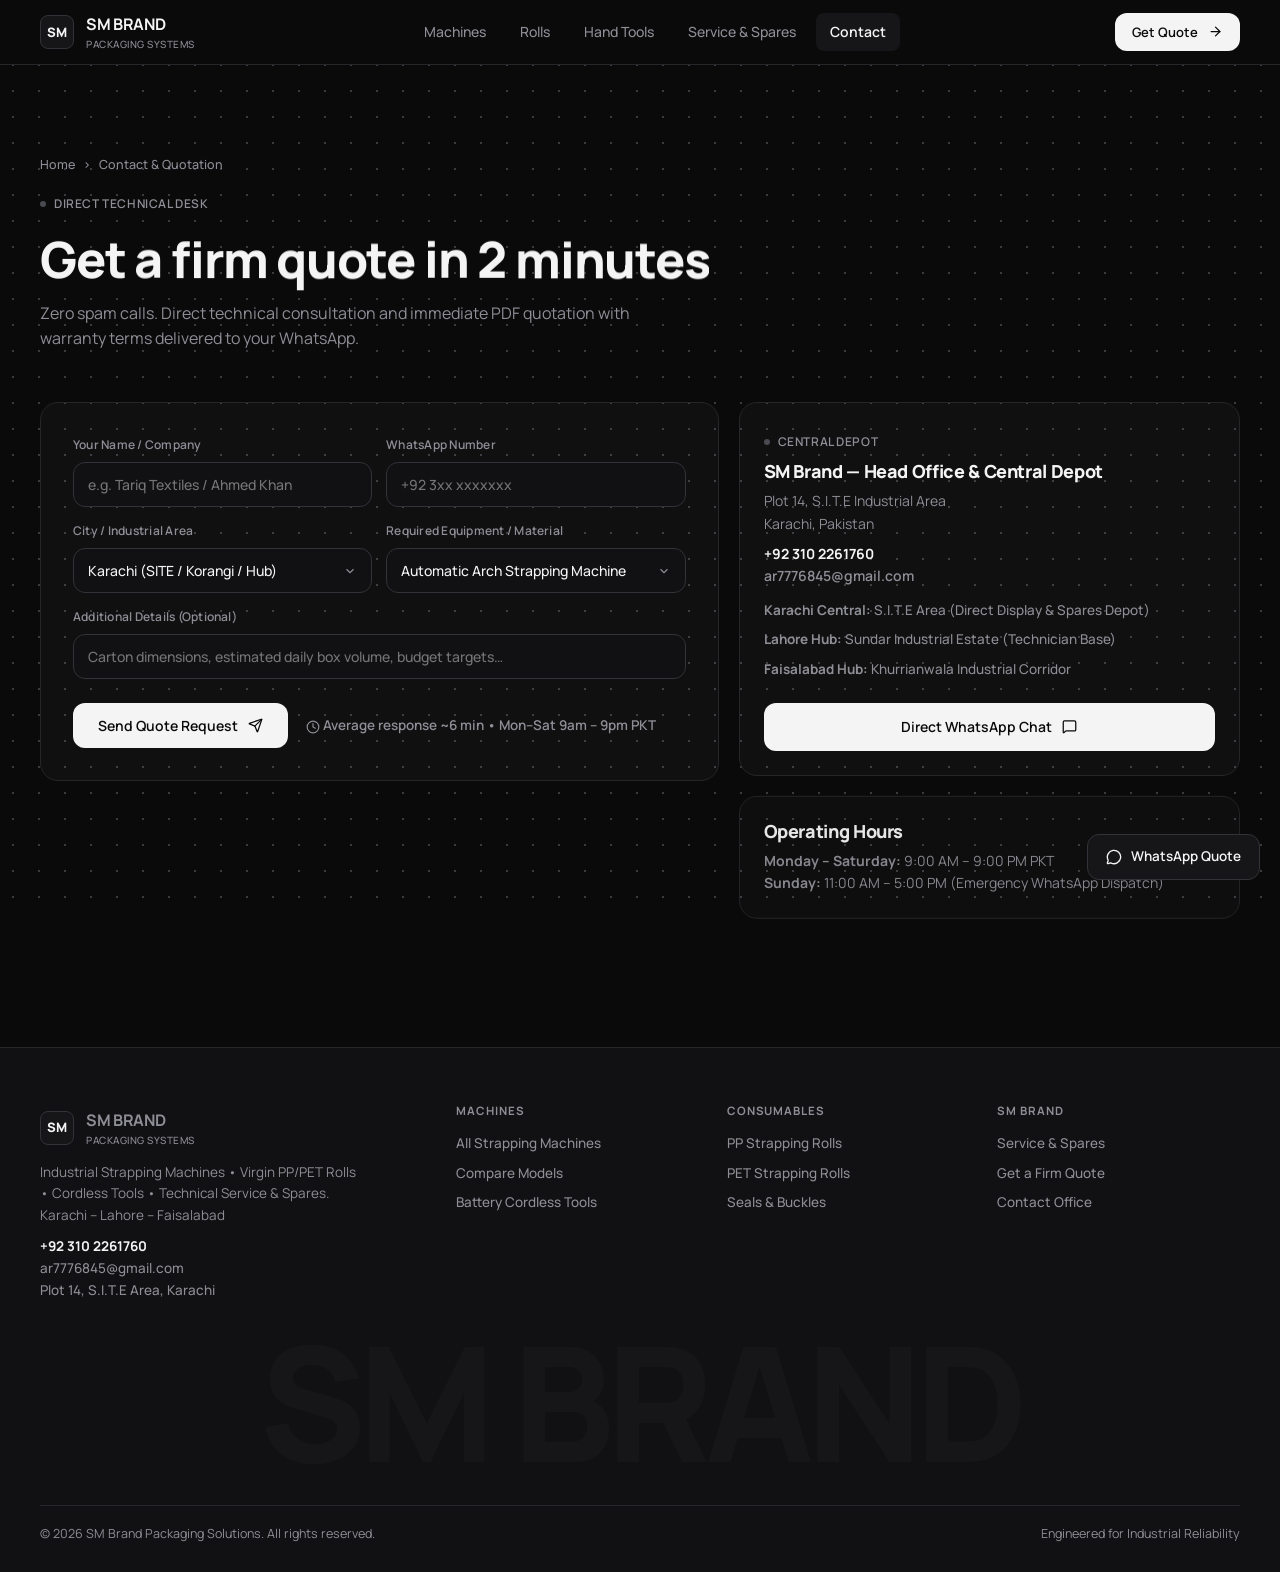
==== commit df4c045e: "theme-change" ====
--- a/contact.html
+++ b/contact.html
@@ -4,96 +4,219 @@
 <meta charset="UTF-8">
 <meta name="viewport" content="width=device-width, initial-scale=1">
 <title>Contact / Get Quote — SM BRAND</title>
-<meta name="description" content="Get a firm price for strapping machines, rolls and tools. WhatsApp quote same day.">
-<meta name="theme-color" content="#050505">
+<meta name="description" content="Get a firm commercial quotation for strapping machines, rolls and tools. WhatsApp quote delivered same day. Free line audit.">
+<meta name="theme-color" content="#101113">
 <script>document.documentElement.classList.add('js')</script>
 <link rel="preconnect" href="https://fonts.googleapis.com">
 <link rel="preconnect" href="https://fonts.gstatic.com" crossorigin>
 <link href="https://fonts.googleapis.com/css2?family=Manrope:wght@400;500;600;700;800&display=swap" rel="stylesheet">
 <link rel="stylesheet" href="assets/css/sm.css">
 </head>
-<body class="">
+<body>
 <div class="progress" aria-hidden="true"></div>
 <div class="cursor-glow" aria-hidden="true"></div>
 <div class="grain" aria-hidden="true"></div>
 <div class="curtain" aria-hidden="true"></div>
+
+<!-- Header -->
 <header class="header">
   <div class="container">
     <div class="nav">
-      <a href="index.html" class="brand" aria-label="SM Brand home"><span class="brand-mark">SM</span><span>SM BRAND<small>Packaging Solutions</small></span></a>
-      <nav class="nav-links" aria-label="Main"><a href="machines.html">Machines</a><a href="rolls.html">Rolls</a><a href="tools.html">Hand Tools</a><a href="service.html">Service</a><a href="contact.html" class="active" aria-current="page">Contact</a></nav>
+      <a href="index.html" class="brand" aria-label="SM Brand home">
+        <span class="brand-mark">SM</span>
+        <span>SM BRAND<small>Packaging Systems</small></span>
+      </a>
+      <nav class="nav-links" aria-label="Main Navigation">
+        <a href="machines.html">Machines</a>
+        <a href="rolls.html">Rolls</a>
+        <a href="tools.html">Hand Tools</a>
+        <a href="service.html">Service &amp; Spares</a>
+        <a href="contact.html" class="active" aria-current="page">Contact</a>
+      </nav>
       <div class="nav-right">
-        <a class="btn btn-primary btn-sm" data-magnetic href="contact.html#quote">Get Quote <svg viewBox="0 0 24 24" fill="none" stroke="currentColor" stroke-width="2.4" stroke-linecap="round" stroke-linejoin="round"><path d="M5 12h14M13 6l6 6-6 6"/></svg></a>
-        <button class="burger" aria-label="Menu" aria-expanded="false"><span></span></button>
+        <a class="btn btn-primary btn-sm" data-magnetic href="#quote">
+          <span>Get Quote</span>
+          <i data-lucide="arrow-right"></i>
+        </a>
+        <button class="burger" aria-label="Toggle menu" aria-expanded="false"><span></span></button>
       </div>
     </div>
   </div>
 </header>
-<div class="mobile-menu" aria-hidden="false"><a href="machines.html">Machines</a><a href="rolls.html">Rolls</a><a href="tools.html">Hand Tools</a><a href="service.html">Service</a><a href="contact.html">Contact</a><a href="contact.html#quote" style="color:var(--orange)">Get Quote →</a></div>
+
+<!-- Mobile Navigation Drawer -->
+<div class="mobile-menu" aria-hidden="false">
+  <a href="machines.html">Machines</a>
+  <a href="rolls.html">Rolls &amp; Consumables</a>
+  <a href="tools.html">Battery &amp; Hand Tools</a>
+  <a href="service.html">Service &amp; Spares</a>
+  <a href="contact.html">Contact</a>
+  <a href="#quote" style="color:var(--orange)">Get Instant Quote →</a>
+</div>
+
 <main>
 <section class="page-hero">
   <div class="container">
-    <nav class="crumbs" aria-label="Breadcrumb"><a href="index.html">Home</a><span>›</span><span>Contact</span></nav>
-    <h1 data-split>Get a firm price in 2 minutes</h1>
-    <p data-reveal data-delay=".25">No spam calls. WhatsApp pe PDF quote same day.</p>
+    <nav class="crumbs" aria-label="Breadcrumb">
+      <a href="index.html">Home</a>
+      <span>›</span>
+      <span>Contact &amp; Quotation</span>
+    </nav>
+    <div style="margin-bottom:12px"><span class="eyebrow"><i class="dot"></i> Direct Technical Desk</span></div>
+    <h1 data-split>Get a firm quote in 2 minutes</h1>
+    <p data-reveal data-delay=".2">
+      Zero spam calls. Direct technical consultation and immediate PDF quotation with warranty terms delivered to your WhatsApp.
+    </p>
   </div>
 </section>
-<section class="section" id="quote" style="padding-top:20px">
+
+<section class="section" id="quote" style="padding-top:10px">
   <div class="container">
     <div class="contact-grid">
+      <!-- Quote Builder Form -->
       <form class="form" id="quoteForm" novalidate data-reveal>
         <div class="q-grid">
-          <div class="field"><label for="q_name">Naam</label><input class="input" id="q_name" autocomplete="name" placeholder="Aap ka naam"><div class="err">Naam likhein (kam az kam 2 huroof).</div></div>
-          <div class="field"><label for="q_wa">WhatsApp</label><input class="input" id="q_wa" type="tel" inputmode="tel" autocomplete="tel" placeholder="+92 3xx xxxxxxx"><div class="err">Sahi WhatsApp number likhein.</div></div>
-          <div class="field"><label for="q_city">City</label><select class="input" id="q_city"><option>Karachi</option><option>Lahore</option><option>Faisalabad</option><option>Sialkot</option><option>Islamabad / Rwp</option><option>Other</option></select></div>
-          <div class="field"><label for="q_need">Mujhe chahiye</label><select class="input" id="q_need"><option>Automatic Strapping Machine</option><option>Semi-Auto Machine</option><option>Battery Tool</option><option>PP / PET Rolls</option><option>Hand Tools</option><option>Pata nahi - Call me</option></select></div>
-          <div class="field full"><label for="q_msg">Message (optional)</label><input class="input" id="q_msg" placeholder="Box size, daily volume, budget…"></div>
-        </div>
-        <div style="display:flex;gap:16px;align-items:center;margin-top:22px;flex-wrap:wrap">
-          <button class="btn btn-primary" type="submit" data-magnetic>WhatsApp pe bhejein <svg viewBox="0 0 24 24" fill="none" stroke="currentColor" stroke-width="2.4" stroke-linecap="round" stroke-linejoin="round"><path d="M5 12h14M13 6l6 6-6 6"/></svg></button>
-          <span style="color:var(--muted);font-size:13.5px;font-weight:600">Reply in 15 min • 9am – 9pm PKT</span>
-        </div>
-        <div class="notice" id="quoteMsg" role="status">Done! WhatsApp khul raha hai — wahan se message bhej dein.</div>
+          <div class="field">
+            <label for="q_name">Your Name / Company</label>
+            <input class="input" id="q_name" autocomplete="name" placeholder="e.g. Tariq Textiles / Ahmed Khan">
+            <div class="err">Please enter your name or company (at least 2 letters).</div>
+          </div>
+          <div class="field">
+            <label for="q_wa">WhatsApp Number</label>
+            <input class="input" id="q_wa" type="tel" inputmode="tel" autocomplete="tel" placeholder="+92 3xx xxxxxxx">
+            <div class="err">Please enter a valid WhatsApp phone number.</div>
+          </div>
+          <div class="field">
+            <label for="q_city">City / Industrial Area</label>
+            <select class="input" id="q_city">
+              <option>Karachi (SITE / Korangi / Hub)</option>
+              <option>Lahore (Sundar / Kot Lakhpat / Quaid-e-Azam)</option>
+              <option>Faisalabad (Khurrianwala / Small Industrial)</option>
+              <option>Sialkot / Gujranwala</option>
+              <option>Islamabad / Rawalpindi / Hattar</option>
+              <option>Peshawar / Multan</option>
+              <option>Other Region</option>
+            </select>
+          </div>
+          <div class="field">
+            <label for="q_need">Required Equipment / Material</label>
+            <select class="input" id="q_need">
+              <option>Automatic Arch Strapping Machine</option>
+              <option>Semi-Automatic Machine (SM-601 Pro)</option>
+              <option>Cordless Battery Tool (ZP-19)</option>
+              <option>PP / PET Strapping Rolls (Bulk)</option>
+              <option>Manual Hand Tensioner &amp; Sealer</option>
+              <option>Spare Parts / Urgent Repair</option>
+              <option>Need Expert Advice - Call Me</option>
+            </select>
+          </div>
+          <div class="field full">
+            <label for="q_msg">Additional Details (Optional)</label>
+            <input class="input" id="q_msg" placeholder="Carton dimensions, estimated daily box volume, budget targets…">
+          </div>
+        </div>
+        <div style="display:flex;gap:18px;align-items:center;margin-top:24px;flex-wrap:wrap">
+          <button class="btn btn-primary" type="submit" data-magnetic>
+            <span>Send Quote Request</span>
+            <i data-lucide="send"></i>
+          </button>
+          <span style="color:var(--muted);font-size:13.5px;font-weight:600">
+            <i data-lucide="clock" style="width:14px;height:14px;vertical-align:middle"></i> Average response ~6 min • Mon–Sat 9am – 9pm PKT
+          </span>
+        </div>
+        <div class="notice" id="quoteMsg" role="status">
+          ✓ Done! WhatsApp window opened — send the prefilled message to receive your instant PDF quote.
+        </div>
       </form>
 
+      <!-- Office Coordinates & Information -->
       <div>
         <div class="info" data-reveal>
-          <h3>SM Brand — Head Office</h3>
-          <p>Plot 14, S.I.T.E Area<br>Karachi, Pakistan</p>
-          <p style="color:var(--ink);font-weight:700">+92 310 2261760<br><a href="mailto:ar7776845@gmail.com" style="color:var(--muted);font-weight:600">ar7776845@gmail.com</a></p>
-          <ul><li>📍 Karachi Warehouse — S.I.T.E</li><li>📍 Lahore — Sundar Industrial Estate</li><li>📍 Faisalabad — Khurrianwala</li></ul>
-          <a class="btn btn-primary btn-block" style="margin-top:20px" target="_blank" rel="noopener" href="https://wa.me/923102261760?text=Salam%20SM%20Brand,%20quote%20chahiye">Chat on WhatsApp <svg viewBox="0 0 24 24" fill="none" stroke="currentColor" stroke-width="2.4" stroke-linecap="round" stroke-linejoin="round"><path d="M5 12h14M13 6l6 6-6 6"/></svg></a>
-        </div>
-        <div class="info" data-reveal><h3>Working hours</h3><p>Mon – Sat: 9am – 9pm PKT<br>Sunday: 11am – 5pm (WhatsApp only)</p></div>
+          <span class="eyebrow" style="margin-bottom:10px;display:inline-flex"><i class="dot"></i> Central Depot</span>
+          <h3>SM Brand — Head Office &amp; Central Depot</h3>
+          <p>Plot 14, S.I.T.E Industrial Area<br>Karachi, Pakistan</p>
+          <p style="color:var(--ink);font-weight:700">
+            +92 310 2261760<br>
+            <a href="mailto:ar7776845@gmail.com" style="color:var(--muted);font-weight:600">ar7776845@gmail.com</a>
+          </p>
+          <ul>
+            <li><b>Karachi Central:</b> S.I.T.E Area (Direct Display &amp; Spares Depot)</li>
+            <li><b>Lahore Hub:</b> Sundar Industrial Estate (Technician Base)</li>
+            <li><b>Faisalabad Hub:</b> Khurrianwala Industrial Corridor</li>
+          </ul>
+          <a class="btn btn-primary btn-block" style="margin-top:22px" target="_blank" rel="noopener" href="https://wa.me/923102261760?text=Salam%20SM%20Brand,%20quote%20chahiye">
+            <span>Direct WhatsApp Chat</span>
+            <i data-lucide="message-square"></i>
+          </a>
+        </div>
+        <div class="info" data-reveal style="margin-top:18px">
+          <h3>Operating Hours</h3>
+          <p>
+            <b>Monday – Saturday:</b> 9:00 AM – 9:00 PM PKT<br>
+            <b>Sunday:</b> 11:00 AM – 5:00 PM (Emergency WhatsApp Dispatch)
+          </p>
+        </div>
       </div>
     </div>
   </div>
 </section>
 
 </main>
+
+<!-- Footer -->
 <footer>
   <div class="container">
     <div class="footer-grid">
       <div>
-        <a href="index.html" class="brand"><span class="brand-mark">SM</span><span>SM BRAND<small>Packaging Solutions</small></span></a>
-        <p>Machines • Rolls • Tools • Service<br>Karachi – Lahore – Faisalabad</p>
-        <p style="color:var(--ink);font-weight:700">+92 310 2261760<br><a href="mailto:ar7776845@gmail.com" style="display:inline;padding:0">ar7776845@gmail.com</a><br><span style="font-weight:500;color:var(--muted)">Plot 14, S.I.T.E Area, Karachi</span></p>
-      </div>
-      <div><h5>Machines</h5><a href="machines.html">All Machines</a><a href="machines.html#compare">Compare Models</a><a href="tools.html">Battery Tools</a></div>
-      <div><h5>Consumables</h5><a href="rolls.html">PP Strapping Rolls</a><a href="rolls.html">PET Strapping Rolls</a><a href="rolls.html">Seals &amp; Buckles</a></div>
-      <div><h5>SM Brand</h5><a href="service.html">Service &amp; Spares</a><a href="contact.html#quote">Get a Quote</a><a href="contact.html">Contact</a></div>
+        <a href="index.html" class="brand">
+          <span class="brand-mark">SM</span>
+          <span>SM BRAND<small>Packaging Systems</small></span>
+        </a>
+        <p>Industrial Strapping Machines • Virgin PP/PET Rolls • Cordless Tools • Technical Service &amp; Spares.<br>Karachi – Lahore – Faisalabad</p>
+        <p style="color:var(--ink);font-weight:700">
+          +92 310 2261760<br>
+          <a href="mailto:ar7776845@gmail.com" style="display:inline;padding:0">ar7776845@gmail.com</a><br>
+          <span style="font-weight:500;color:var(--muted)">Plot 14, S.I.T.E Area, Karachi</span>
+        </p>
+      </div>
+      <div>
+        <h5>Machines</h5>
+        <a href="machines.html">All Strapping Machines</a>
+        <a href="machines.html#compare">Compare Models</a>
+        <a href="tools.html">Battery Cordless Tools</a>
+      </div>
+      <div>
+        <h5>Consumables</h5>
+        <a href="rolls.html">PP Strapping Rolls</a>
+        <a href="rolls.html">PET Strapping Rolls</a>
+        <a href="rolls.html">Seals &amp; Buckles</a>
+      </div>
+      <div>
+        <h5>SM Brand</h5>
+        <a href="service.html">Service &amp; Spares</a>
+        <a href="contact.html#quote">Get a Firm Quote</a>
+        <a href="contact.html">Contact Office</a>
+      </div>
     </div>
     <div class="giant" aria-hidden="true">SM BRAND</div>
-    <div class="copy"><span>© 2026 SM Brand Packaging Solutions. All rights reserved.</span><span>Made in Pakistan</span></div>
+    <div class="copy">
+      <span>© 2026 SM Brand Packaging Solutions. All rights reserved.</span>
+      <span>Engineered for Industrial Reliability</span>
+    </div>
   </div>
 </footer>
-<a class="wa" id="waFloat" href="https://wa.me/923102261760?text=Salam%20SM%20Brand,%20quote%20chahiye" target="_blank" rel="noopener" aria-label="WhatsApp quote"><svg viewBox="0 0 24 24" fill="none" stroke="currentColor" stroke-width="2.2" stroke-linecap="round" stroke-linejoin="round"><path d="M21 11.5a8.4 8.4 0 0 1-12.4 7.4L3 21l2-5.4A8.4 8.4 0 1 1 21 11.5z"/><path d="M9 9.5c0 3 2.500 5.500 5.500 5.500l1.200-1.300-1.800-1-.9.6a3.500 3.500 0 0 1-1.700-1.700l.6-.9-1-1.800L9 9.500z" fill="currentColor" stroke="none"/></svg><span>WhatsApp Quote</span></a>
+
+<a class="wa" id="waFloat" href="https://wa.me/923102261760?text=Salam%20SM%20Brand,%20quote%20chahiye" target="_blank" rel="noopener" aria-label="WhatsApp quote">
+  <i data-lucide="message-circle"></i>
+  <span>WhatsApp Quote</span>
+</a>
+
 <script src="assets/js/vendor/gsap.min.js"></script>
 <script src="assets/js/vendor/ScrollTrigger.min.js"></script>
 <script src="assets/js/vendor/lenis.min.js"></script>
+<script src="assets/js/vendor/lucide.min.js"></script>
 <script src="assets/js/sm-config.js"></script>
 <script src="assets/js/sm-data.js"></script>
 <script src="assets/js/sm.js"></script>
-
 </body>
 </html>
--- a/assets/css/sm.css
+++ b/assets/css/sm.css
@@ -1,44 +1,53 @@
 /* ============================================================
-   SM BRAND — Premium Industrial Packaging Solutions
-   Advanced 3D & Motion Design System
-   Visual Direction:
-   - Main background: #08090C
-   - Secondary background: #101216
-   - Card background: #15181F
-   - Primary accent: #FF6B16
-   - Secondary accent: #FF8C32
-   - Primary text: #F5F5F5
-   - Secondary text: #A1A1AA
-   - Thin glowing borders & cinematic lighting
+   SM BRAND — Premium Industrial Packaging Systems
+   Minimal Dark Theme Design System
    ============================================================ */
 
 :root {
-  --bg: #08090C;
-  --bg-2: #101216;
-  --bg-card: #15181F;
-  --bg-card-hover: #1c202a;
-  --card: #15181F;
-  --card-2: #1b1f28;
-  --card-3: #222734;
-  --line: rgba(255, 255, 255, 0.08);
-  --line-2: rgba(255, 255, 255, 0.14);
-  --line-glow: rgba(255, 107, 22, 0.45);
-  --ink: #F5F5F5;
-  --muted: #A1A1AA;
-  --muted-2: #71717A;
-  --orange: #FF6B16;
-  --orange-2: #FF8C32;
-  --orange-light: #FFA25B;
-  --orange-dark: #E5560A;
-  --glow: rgba(255, 107, 22, 0.35);
-  --glow-subtle: rgba(255, 107, 22, 0.12);
-  --green: #22c55e;
-  --radius-lg: 24px;
-  --radius-md: 18px;
-  --radius-sm: 12px;
+  /* Core Color System */
+  --bg: #0a0a0b;
+  --panel: #111113;
+  --panel-2: #161618;
+
+  --border: #26262a;
+  --border-strong: #323238;
+  --border-hover: #4a4a52;
+
+  --text: #f4f4f5;
+  --muted: #8e8e96;
+
+  --green: #3ecf5a;
+  --amber: #f5a623;
+
+  /* Compatibility Aliases */
+  --bg-2: #111113;
+  --bg-card: rgba(255, 255, 255, 0.025);
+  --bg-card-hover: rgba(255, 255, 255, 0.04);
+  --card: #111113;
+  --card-2: #161618;
+  --card-3: #1c1c20;
+  --line: var(--border);
+  --line-2: var(--border-strong);
+  --line-strong: var(--border-hover);
+  --ink: var(--text);
+  --muted-2: #6e6e76;
+  --orange: var(--text);
+  --orange-hover: #e4e4e7;
+  --orange-soft: var(--text);
+  --orange-subtle: rgba(255, 255, 255, 0.04);
+  --orange-border: var(--border-strong);
+
+  /* Strict Radius System */
+  --radius-xl: 18px; /* Main containers & cards */
+  --radius-lg: 18px; /* Cards */
+  --radius-md: 12px; /* Buttons, inputs, images */
+  --radius-sm: 8px;  /* Pills, icon tiles, spec chips */
+
   --font: 'Manrope', system-ui, -apple-system, 'Segoe UI', Roboto, sans-serif;
   --ease: cubic-bezier(0.16, 1, 0.3, 1);
-  --ease-spring: cubic-bezier(0.34, 1.56, 0.64, 1);
+  --shadow-sm: none;
+  --shadow-md: none;
+  --shadow-lg: none;
 }
 
 *, *::before, *::after {
@@ -65,10 +74,17 @@
   overflow: hidden;
 }
 
+/* ---------- Global Dotted Grid Background ---------- */
 body {
   font-family: var(--font);
-  background: var(--bg);
-  color: var(--ink);
+  background-color: #0a0a0b;
+  background-image: radial-gradient(
+    #3a3a40 1px,
+    transparent 1.2px
+  );
+  background-size: 26px 26px;
+  background-attachment: fixed;
+  color: var(--text);
   line-height: 1.6;
   -webkit-font-smoothing: antialiased;
   -moz-osx-font-smoothing: grayscale;
@@ -77,10 +93,16 @@
   position: relative;
 }
 
+/* Remove decorative background pseudo-elements */
+body::before,
+body::after {
+  display: none !important;
+}
+
 a {
   color: inherit;
   text-decoration: none;
-  transition: color 0.25s var(--ease);
+  transition: color 0.18s ease;
 }
 
 img {
@@ -96,8 +118,8 @@
 }
 
 ::selection {
-  background: var(--orange);
-  color: #08090C;
+  background: var(--text);
+  color: var(--bg);
 }
 
 .container {
@@ -114,129 +136,71 @@
   white-space: nowrap;
 }
 
-/* ---------- Ambient Background & Grid ---------- */
-body::before {
-  content: '';
-  position: fixed;
-  inset: 0;
-  z-index: -3;
-  pointer-events: none;
-  background:
-    radial-gradient(1100px 650px at 78% -12%, rgba(255, 107, 22, 0.14), transparent 60%),
-    radial-gradient(900px 550px at -5% 38%, rgba(255, 140, 50, 0.08), transparent 60%),
-    radial-gradient(800px 600px at 60% 85%, rgba(255, 107, 22, 0.06), transparent 60%),
-    var(--bg);
-}
-
-/* Precision Technical Dot Grid with Radial Mask */
-body::after {
-  content: '';
-  position: fixed;
-  inset: 0;
-  z-index: -2;
-  pointer-events: none;
-  opacity: 0.65;
-  background-image: radial-gradient(rgba(255, 255, 255, 0.09) 1px, transparent 1px);
-  background-size: 32px 32px;
-  mask-image: radial-gradient(ellipse 90% 65% at 50% 10%, #000 35%, transparent 85%);
-  -webkit-mask-image: radial-gradient(ellipse 90% 65% at 50% 10%, #000 35%, transparent 85%);
-}
-
-.grain {
-  position: fixed;
-  inset: -50%;
-  z-index: 200;
-  pointer-events: none;
-  opacity: 0.035;
-  background-image: url("data:image/svg+xml,%3Csvg xmlns='http://www.w3.org/2000/svg' width='180' height='180'%3E%3Cfilter id='n'%3E%3CfeTurbulence type='fractalNoise' baseFrequency='.85' numOctaves='3' stitchTiles='stitch'/%3E%3C/filter%3E%3Crect width='100%25' height='100%25' filter='url(%23n)'/%3E%3C/svg%3E");
-}
-
-/* Scroll Progress Bar */
+/* ---------- Completely Removed Unwanted Effects ---------- */
+.grain,
+.cursor-glow,
+.curtain {
+  display: none !important;
+}
+
+/* Top Scroll Progress Indicator */
 .progress {
   position: fixed;
   top: 0;
   left: 0;
-  height: 3px;
+  height: 2px;
   width: 100%;
   transform-origin: 0 50%;
   transform: scaleX(0);
-  background: linear-gradient(90deg, var(--orange), var(--orange-2), #ffb978);
-  box-shadow: 0 0 12px var(--glow);
+  background: var(--text);
   z-index: 350;
 }
 
-/* Interactive Cursor Glow (Desktop Pointer) */
-.cursor-glow {
-  position: fixed;
-  top: 0;
-  left: 0;
-  width: 480px;
-  height: 480px;
-  margin: -240px 0 0 -240px;
-  border-radius: 50%;
-  pointer-events: none;
-  z-index: -1;
-  background: radial-gradient(circle, rgba(255, 107, 22, 0.1) 0%, rgba(255, 107, 22, 0.03) 45%, transparent 70%);
-  opacity: 0;
-  transition: opacity 0.4s var(--ease);
-}
-.cursor-glow.on {
-  opacity: 1;
-}
-
-/* ---------- Typography & Badges ---------- */
+/* ---------- Typography & Clean Hierarchy ---------- */
 h1, h2, h3, h4, h5, h6 {
-  letter-spacing: -0.035em;
-  line-height: 1.08;
+  letter-spacing: -0.025em;
+  line-height: 1.15;
   font-weight: 800;
-  color: var(--ink);
+  color: var(--text);
+  text-transform: none;
 }
 
 .h-display {
-  font-size: clamp(42px, 5.8vw, 78px);
-  letter-spacing: -0.04em;
-  line-height: 1.04;
+  font-size: clamp(34px, 4.5vw, 56px);
+  letter-spacing: -0.03em;
+  line-height: 1.1;
+  font-weight: 800;
 }
 
 .h-section {
-  font-size: clamp(32px, 4.4vw, 54px);
-  letter-spacing: -0.035em;
+  font-size: clamp(26px, 3.2vw, 40px);
+  letter-spacing: -0.025em;
+  font-weight: 800;
 }
 
 .lead {
-  font-size: clamp(16px, 1.45vw, 19px);
+  font-size: clamp(15.5px, 1.25vw, 17.5px);
   color: var(--muted);
   max-width: 580px;
   line-height: 1.65;
 }
 
 .grad {
-  background: linear-gradient(135deg, #FF8C32 0%, #FF6B16 50%, #FFA25B 100%);
-  -webkit-background-clip: text;
-  background-clip: text;
-  color: transparent;
-  display: inline-block;
+  color: var(--text);
+  display: inline;
 }
 
 .split .grad {
   background: none;
   -webkit-text-fill-color: initial;
-}
-
-.split .grad .w > span {
-  background: linear-gradient(135deg, #FF8C32 0%, #FF6B16 50%, #FFA25B 100%);
-  -webkit-background-clip: text;
-  background-clip: text;
-  color: transparent;
-  -webkit-text-fill-color: transparent;
 }
 
 .split .w {
   display: inline-block;
   overflow: hidden;
   vertical-align: top;
-  padding-bottom: 0.12em;
-  margin-bottom: -0.12em;
+  padding-bottom: 0.1em;
+  margin-bottom: -0.1em;
 }
 
 .split .w > span {
@@ -244,54 +208,46 @@
   will-change: transform;
 }
 
+/* Category Eyebrows */
 .eyebrow {
   display: inline-flex;
   align-items: center;
-  gap: 9px;
-  font-size: 13px;
-  font-weight: 700;
-  color: var(--orange-light);
-  padding: 7px 16px;
-  border-radius: 999px;
-  border: 1px solid rgba(255, 107, 22, 0.32);
-  background: rgba(255, 107, 22, 0.08);
-  backdrop-filter: blur(10px);
-  letter-spacing: 0.02em;
-}
-
-.eyebrow i.pulse-dot {
-  width: 7px;
-  height: 7px;
+  gap: 8px;
+  font-size: 12px;
+  font-weight: 600;
+  color: var(--muted);
+  letter-spacing: 0.05em;
+  text-transform: uppercase;
+  margin-bottom: 6px;
+}
+
+.eyebrow i.dot {
+  width: 6px;
+  height: 6px;
   border-radius: 50%;
-  background: var(--orange);
-  box-shadow: 0 0 10px var(--orange);
-  animation: pulseDot 2s ease-in-out infinite;
-}
-
-@keyframes pulseDot {
-  0%, 100% { opacity: 1; transform: scale(1); }
-  50% { opacity: 0.35; transform: scale(0.85); }
+  background: var(--border-hover);
+  display: inline-block;
 }
 
 .section {
-  padding: clamp(75px, 9vw, 130px) 0;
+  padding: clamp(60px, 7vw, 100px) 0;
   position: relative;
 }
 
 .section-head {
-  max-width: 740px;
-  margin: 0 auto clamp(36px, 5vw, 64px);
+  max-width: 720px;
+  margin: 0 auto clamp(32px, 4vw, 48px);
   text-align: center;
   display: flex;
   flex-direction: column;
   align-items: center;
-  gap: 18px;
+  gap: 12px;
 }
 
 .section-head p {
   color: var(--muted);
-  font-size: 17px;
-  max-width: 580px;
+  font-size: 16px;
+  max-width: 560px;
 }
 
 .section-head.left {
@@ -300,111 +256,104 @@
   align-items: flex-start;
 }
 
-/* ---------- Premium Buttons ---------- */
-.btn {
+/* ---------- Buttons (Flat, 12px Radius, No Shadows) ---------- */
+.btn,
+.rec-wa {
   position: relative;
   display: inline-flex;
   align-items: center;
   justify-content: center;
   gap: 10px;
-  padding: 14px 26px;
-  border-radius: 999px;
-  font-weight: 700;
-  font-size: 15px;
+  padding: 12px 24px;
+  border-radius: 12px;
+  font-weight: 600;
+  font-size: 14px;
   border: 1px solid transparent;
-  transition: transform 0.28s var(--ease), box-shadow 0.28s, background 0.28s, border-color 0.28s, color 0.25s;
+  transition: background 0.18s ease, border-color 0.18s ease, color 0.18s ease;
   white-space: nowrap;
-  overflow: hidden;
-  isolation: isolate;
+  box-shadow: none;
 }
 
 .btn svg, .btn i {
-  width: 17px;
-  height: 17px;
-  transition: transform 0.25s var(--ease);
-}
-
+  width: 15px;
+  height: 15px;
+  transition: none;
+}
+
+/* No hover translation */
 .btn:hover svg, .btn:hover i {
-  transform: translateX(3px);
-}
-
+  transform: none;
+}
+
+/* Primary Button: #f4f4f5 background, #0a0a0b text */
 .btn-primary {
-  background: linear-gradient(135deg, var(--orange-2) 0%, var(--orange) 60%, var(--orange-dark) 100%);
-  color: #FFFFFF;
-  box-shadow: 0 10px 30px -8px var(--glow), inset 0 1px 0 rgba(255, 255, 255, 0.4);
-}
-
-.btn-primary::after {
-  content: '';
-  position: absolute;
-  inset: 0;
-  z-index: -1;
-  background: linear-gradient(110deg, transparent 25%, rgba(255, 255, 255, 0.35) 50%, transparent 75%);
-  transform: translateX(-120%);
-  transition: transform 0.65s var(--ease);
-}
-
-.btn-primary:hover::after {
-  transform: translateX(120%);
+  background: #f4f4f5;
+  color: #0a0a0b;
+  border: 1px solid transparent;
+  box-shadow: none;
 }
 
 .btn-primary:hover {
-  box-shadow: 0 14px 38px -6px var(--glow), inset 0 1px 0 rgba(255, 255, 255, 0.5);
-  transform: translateY(-2px);
-}
-
+  background: #e4e4e7;
+  color: #0a0a0b;
+  box-shadow: none;
+  transform: none;
+}
+
+/* Secondary / Ghost Button: #111113 background, 1px solid #323238 */
 .btn-ghost {
-  background: rgba(255, 255, 255, 0.04);
-  border-color: var(--line-2);
-  color: var(--ink);
-  backdrop-filter: blur(12px);
+  background: #111113;
+  border: 1px solid #323238;
+  color: #f4f4f5;
+  backdrop-filter: none;
+  -webkit-backdrop-filter: none;
+  box-shadow: none;
 }
 
 .btn-ghost:hover {
-  border-color: var(--orange);
-  background: rgba(255, 107, 22, 0.1);
-  color: #FFFFFF;
-  box-shadow: 0 8px 24px -6px rgba(255, 107, 22, 0.25);
-  transform: translateY(-2px);
-}
-
-.btn-secondary {
-  background: var(--bg-card);
-  border-color: var(--line);
-  color: var(--ink);
-}
-
-.btn-secondary:hover {
-  border-color: var(--line-2);
-  background: var(--card-2);
+  background: #161618;
+  border-color: #4a4a52;
+  color: #f4f4f5;
+  box-shadow: none;
+  transform: none;
 }
 
 .btn-sm {
-  padding: 10px 18px;
-  font-size: 13.5px;
+  padding: 8px 16px;
+  font-size: 13px;
+  border-radius: 12px;
 }
 
 .btn-block {
   width: 100%;
 }
 
-.btn:focus-visible, a:focus-visible, button:focus-visible, select:focus-visible, input:focus-visible {
-  outline: 2px solid var(--orange);
+/* Keyboard Accessibility Focus Rings */
+.btn:focus-visible,
+a:focus-visible,
+button:focus-visible,
+select:focus-visible,
+input:focus-visible {
+  outline: 2px solid var(--text);
   outline-offset: 3px;
-}
-
-/* ---------- Header & Floating Navigation ---------- */
+  box-shadow: none;
+}
+
+/* ---------- Header & Navigation (Sticky, Minimal, Flat) ---------- */
 .header {
-  position: fixed;
-  top: 16px;
+  position: sticky;
+  top: 0;
   left: 0;
   right: 0;
   z-index: 100;
-  transition: transform 0.45s var(--ease);
+  background: #0a0a0b;
+  border-bottom: 1px solid #26262a;
+  box-shadow: none;
+  transition: transform 0.3s ease;
 }
 
 .header.hide {
-  transform: translateY(-140%);
+  transform: translateY(-100%);
 }
 
 .nav {
@@ -413,111 +362,114 @@
   justify-content: space-between;
   gap: 20px;
   height: 64px;
-  padding: 0 12px 0 20px;
-  border-radius: 999px;
-  border: 1px solid var(--line);
-  background: rgba(16, 18, 22, 0.72);
-  backdrop-filter: blur(20px) saturate(1.5);
-  -webkit-backdrop-filter: blur(20px) saturate(1.5);
-  box-shadow: 0 12px 40px -10px rgba(0, 0, 0, 0.75), inset 0 1px 0 rgba(255, 255, 255, 0.06);
+  padding: 0;
+  border-radius: 0;
+  border: none;
+  background: transparent;
+  backdrop-filter: none;
+  -webkit-backdrop-filter: none;
+  box-shadow: none;
 }
 
 .brand {
   display: flex;
   align-items: center;
   gap: 12px;
-  font-weight: 800;
-  font-size: 18px;
+  font-weight: 700;
+  font-size: 16px;
   letter-spacing: -0.02em;
 }
 
+/* 34x34px Icon Tile with 8px radius */
 .brand-mark {
-  width: 36px;
-  height: 36px;
-  border-radius: 11px;
+  width: 34px;
+  height: 34px;
+  border-radius: 8px;
   display: grid;
   place-items: center;
   font-weight: 800;
-  font-size: 14.5px;
-  color: #FFFFFF;
-  background: linear-gradient(135deg, var(--orange-2), var(--orange-dark));
-  box-shadow: 0 6px 20px -4px var(--glow), inset 0 1px 0 rgba(255, 255, 255, 0.45);
+  font-size: 13px;
+  color: var(--text);
+  background: #161618;
+  border: 1px solid #323238;
+  box-shadow: none;
 }
 
 .brand small {
   display: block;
-  font-size: 10.5px;
+  font-size: 10px;
+  font-weight: 500;
+  color: var(--muted);
+  letter-spacing: 0.05em;
+  text-transform: uppercase;
+  margin-top: -2px;
+}
+
+.nav-links {
+  display: flex;
+  gap: 6px;
+  font-weight: 500;
+  font-size: 14px;
+  color: var(--muted);
+}
+
+.nav-links a {
+  padding: 8px 14px;
+  border-radius: 8px;
+  color: var(--muted);
+  transition: color 0.18s, background 0.18s;
+}
+
+.nav-links a:hover {
+  color: var(--text);
+  background: var(--panel-2);
+}
+
+.nav-links a.active {
+  color: var(--text);
+  background: var(--panel-2);
   font-weight: 600;
-  color: var(--muted-2);
-  letter-spacing: 0.07em;
-  text-transform: uppercase;
-  margin-top: -3px;
-}
-
-.nav-links {
-  display: flex;
-  gap: 6px;
-  font-weight: 600;
-  font-size: 14px;
-  color: var(--muted);
-}
-
-.nav-links a {
-  padding: 8px 15px;
-  border-radius: 999px;
-  transition: color 0.2s, background 0.2s;
-  position: relative;
-}
-
-.nav-links a:hover {
-  color: var(--ink);
-  background: rgba(255, 255, 255, 0.05);
-}
-
-.nav-links a.active {
-  color: var(--ink);
-  background: rgba(255, 107, 22, 0.14);
-  border: 1px solid rgba(255, 107, 22, 0.25);
 }
 
 .nav-right {
   display: flex;
   align-items: center;
-  gap: 12px;
+  gap: 10px;
 }
 
 .burger {
   display: none;
-  width: 44px;
-  height: 44px;
-  border-radius: 50%;
-  border: 1px solid var(--line-2);
-  background: rgba(255, 255, 255, 0.03);
-  color: var(--ink);
+  width: 38px;
+  height: 38px;
+  border-radius: 8px;
+  border: 1px solid var(--border);
+  background: var(--panel);
+  color: var(--text);
   place-items: center;
+  box-shadow: none;
 }
 
 .burger span {
   display: block;
-  width: 17px;
-  height: 1.8px;
+  width: 16px;
+  height: 1.6px;
   background: currentColor;
   position: relative;
-  transition: 0.3s;
+  transition: 0.25s;
 }
 
 .burger span::before, .burger span::after {
   content: '';
   position: absolute;
   left: 0;
-  width: 17px;
-  height: 1.8px;
+  width: 16px;
+  height: 1.6px;
   background: currentColor;
-  transition: 0.3s;
-}
-
-.burger span::before { top: -6px; }
-.burger span::after { top: 6px; }
+  transition: 0.25s;
+}
+
+.burger span::before { top: -5px; }
+.burger span::after { top: 5px; }
 
 .burger[aria-expanded="true"] span { background: transparent; }
 .burger[aria-expanded="true"] span::before { top: 0; transform: rotate(45deg); }
@@ -527,16 +479,18 @@
   position: fixed;
   inset: 0;
   z-index: 99;
-  background: rgba(8, 9, 12, 0.97);
-  backdrop-filter: blur(24px);
+  background: #0a0a0b;
+  backdrop-filter: none;
+  -webkit-backdrop-filter: none;
   display: flex;
   flex-direction: column;
   justify-content: center;
-  padding: 110px 36px 40px;
+  padding: 100px 32px 40px;
   gap: 8px;
   opacity: 0;
   pointer-events: none;
-  transition: opacity 0.35s var(--ease);
+  transition: opacity 0.25s ease;
+  border-bottom: 1px solid var(--border);
 }
 
 .mobile-menu.open {
@@ -545,61 +499,51 @@
 }
 
 .mobile-menu a {
-  font-size: 32px;
-  font-weight: 800;
-  letter-spacing: -0.03em;
-  padding: 10px 0;
-  border-bottom: 1px solid var(--line);
-  transform: translateY(20px);
-  opacity: 0;
-  transition: transform 0.5s var(--ease), opacity 0.5s;
-}
-
-.mobile-menu.open a { transform: none; opacity: 1; }
-.mobile-menu.open a:nth-child(2) { transition-delay: 0.05s; }
-.mobile-menu.open a:nth-child(3) { transition-delay: 0.1s; }
-.mobile-menu.open a:nth-child(4) { transition-delay: 0.15s; }
-.mobile-menu.open a:nth-child(5) { transition-delay: 0.2s; }
-.mobile-menu.open a:nth-child(6) { transition-delay: 0.25s; }
-
-@media (max-width: 920px) {
+  font-size: 24px;
+  font-weight: 700;
+  letter-spacing: -0.02em;
+  padding: 12px 0;
+  border-bottom: 1px solid var(--border);
+  color: var(--text);
+}
+
+@media (max-width: 900px) {
   .nav-links, .nav-right .btn { display: none; }
   .burger { display: grid; }
 }
 
-/* ---------- Upgraded Hero Section & Three.js 3D Visual ---------- */
+/* ---------- Hero Section ---------- */
 .hero {
-  padding: clamp(140px, 16vw, 195px) 0 clamp(65px, 8vw, 105px);
+  padding: clamp(60px, 8vw, 100px) 0 clamp(40px, 5vw, 70px);
   position: relative;
-  overflow: hidden;
 }
 
 .hero-grid {
   display: grid;
-  grid-template-columns: 1.05fr 0.95fr;
-  gap: clamp(30px, 5vw, 65px);
+  grid-template-columns: 1.1fr 0.9fr;
+  gap: clamp(32px, 4vw, 56px);
   align-items: center;
 }
 
 .hero h1 {
-  margin: 20px 0 22px;
+  margin: 16px 0 18px;
 }
 
 .hero-ctas {
   display: flex;
-  gap: 14px;
+  gap: 12px;
   flex-wrap: wrap;
-  margin-top: 34px;
+  margin-top: 28px;
 }
 
 .checks {
   display: flex;
   flex-wrap: wrap;
-  gap: 12px 24px;
-  margin-top: 36px;
-  color: var(--muted);
-  font-weight: 600;
-  font-size: 14px;
+  gap: 10px 22px;
+  margin-top: 32px;
+  color: var(--muted);
+  font-weight: 500;
+  font-size: 13px;
 }
 
 .checks span {
@@ -609,15 +553,14 @@
 }
 
 .checks svg, .checks i {
-  width: 17px;
-  height: 17px;
-  color: var(--orange);
-}
-
-/* 3D Visual Container */
+  width: 14px;
+  height: 14px;
+  color: var(--muted);
+}
+
+/* 3D Visual Frame: 18px radius, no glow, no shadow */
 .hero-visual {
   position: relative;
-  perspective: 1200px;
   display: flex;
   justify-content: center;
   align-items: center;
@@ -626,14 +569,12 @@
 .hero-3d-wrapper {
   position: relative;
   width: 100%;
-  max-width: 580px;
+  max-width: 520px;
   aspect-ratio: 1 / 1;
-  border-radius: 34px;
-  background: radial-gradient(circle at 50% 50%, rgba(255, 107, 22, 0.08) 0%, rgba(21, 24, 31, 0.6) 70%);
-  border: 1px solid var(--line-2);
-  box-shadow: 0 35px 90px -25px rgba(0, 0, 0, 0.9), 0 0 100px -25px var(--glow);
-  backdrop-filter: blur(16px);
-  overflow: visible;
+  border-radius: 18px;
+  background: rgba(255, 255, 255, 0.025);
+  border: 1px solid var(--border);
+  box-shadow: none;
 }
 
 #hero3dContainer {
@@ -641,14 +582,13 @@
   height: 100%;
   border-radius: inherit;
   cursor: grab;
-  position: relative;
 }
 
 #hero3dContainer:active {
   cursor: grabbing;
 }
 
-/* WebGL Fallback Card */
+/* Fallback Card */
 .hero-3d-wrapper.fallback-mode #hero3dContainer {
   display: none;
 }
@@ -657,19 +597,22 @@
   display: none;
   width: 100%;
   height: 100%;
-  padding: 16px;
-  border-radius: inherit;
+  padding: 24px;
 }
 
 .hero-3d-wrapper.fallback-mode .hero-fallback-card {
-  display: block;
+  display: flex;
+  flex-direction: column;
+  justify-content: center;
+  align-items: center;
 }
 
 .hero-fallback-card .plate {
   width: 100%;
   height: 100%;
-  border-radius: 24px;
+  border-radius: 12px;
   background: #FFFFFF;
+  border: 1px solid var(--border);
   display: grid;
   place-items: center;
   overflow: hidden;
@@ -680,137 +623,55 @@
   height: 100%;
   object-fit: contain;
   mix-blend-mode: multiply;
-}
-
-/* Floating 3D Telemetry Chips */
-.chip {
+  padding: 24px;
+}
+
+/* Machine Pedestal Metadata */
+.pedestal-tag {
   position: absolute;
-  display: flex;
-  align-items: center;
-  gap: 13px;
-  padding: 13px 18px;
-  border-radius: 18px;
-  background: rgba(21, 24, 31, 0.88);
-  backdrop-filter: blur(20px);
-  border: 1px solid var(--line-2);
-  box-shadow: 0 20px 50px -15px rgba(0, 0, 0, 0.9), 0 0 30px -10px var(--glow);
-  font-weight: 800;
-  font-size: 15px;
-  line-height: 1.25;
-  z-index: 10;
-  pointer-events: auto;
-  transition: transform 0.3s var(--ease), border-color 0.3s;
-}
-
-.chip:hover {
-  border-color: var(--orange);
-  transform: translateY(-4px) scale(1.02);
-}
-
-.chip small {
-  display: block;
-  font-weight: 600;
+  bottom: 18px;
+  left: 20px;
+  display: flex;
+  align-items: center;
+  gap: 8px;
   font-size: 12px;
-  color: var(--muted);
-}
-
-.chip .dot {
-  width: 36px;
-  height: 36px;
-  border-radius: 11px;
-  background: rgba(255, 107, 22, 0.16);
-  color: var(--orange);
-  display: grid;
-  place-items: center;
-}
-
-.chip .dot svg, .chip .dot i {
-  width: 19px;
-  height: 19px;
-}
-
-.chip-1 {
-  left: -24px;
-  bottom: 45px;
-}
-
-.chip-2 {
-  right: -20px;
-  top: 36px;
-}
-
-/* Interactive 3D Cycle Trigger Pill */
-.chip-interactive {
-  position: absolute;
-  bottom: -18px;
-  left: 50%;
-  transform: translateX(-50%);
-  display: inline-flex;
-  align-items: center;
-  gap: 9px;
-  padding: 9px 18px;
-  border-radius: 999px;
-  background: rgba(16, 18, 22, 0.9);
-  border: 1px solid rgba(255, 107, 22, 0.4);
-  box-shadow: 0 10px 25px -5px rgba(0, 0, 0, 0.8), 0 0 20px -5px var(--glow);
-  backdrop-filter: blur(14px);
-  font-size: 12.5px;
-  font-weight: 700;
-  color: var(--orange-light);
-  cursor: pointer;
-  z-index: 12;
-  transition: transform 0.25s, border-color 0.25s, background 0.25s;
-}
-
-.chip-interactive:hover {
-  transform: translateX(-50%) translateY(-2px);
-  border-color: var(--orange);
-  background: rgba(255, 107, 22, 0.14);
-}
-
-.chip-interactive i.beacon {
-  width: 8px;
-  height: 8px;
+  font-weight: 500;
+  color: var(--muted);
+  background: #111113;
+  border: 1px solid #323238;
+  padding: 5px 12px;
+  border-radius: 8px;
+  backdrop-filter: none;
+  -webkit-backdrop-filter: none;
+  box-shadow: none;
+}
+
+.pedestal-tag span.badge-indicator {
+  width: 7px;
+  height: 7px;
   border-radius: 50%;
-  background: #22c55e;
-  box-shadow: 0 0 10px #22c55e;
-}
-
-.float-y {
-  animation: floaty 5.5s ease-in-out infinite;
-}
-
-.chip-2.float-y {
-  animation-delay: -2.75s;
-}
-
-@keyframes floaty {
-  0%, 100% { transform: translateY(0); }
-  50% { transform: translateY(-10px); }
-}
-
-@media (max-width: 920px) {
+  background: var(--green);
+}
+
+@media (max-width: 900px) {
   .hero-grid { grid-template-columns: 1fr; }
-  .chip-1 { left: 4px; bottom: 20px; }
-  .chip-2 { right: 4px; top: 20px; }
-  .hero-3d-wrapper { max-width: 480px; margin: 0 auto; }
-}
-
-/* ---------- Marquee Industrial Ticker ---------- */
+  .hero-3d-wrapper { max-width: 440px; margin: 0 auto; }
+}
+
+/* ---------- Industrial Ticker (Clean & Flat) ---------- */
 .marquee {
-  border-block: 1px solid var(--line);
-  background: rgba(21, 24, 31, 0.4);
+  border-block: 1px solid var(--border);
+  background: var(--panel);
   overflow: hidden;
-  padding: 20px 0;
-  mask-image: linear-gradient(90deg, transparent, #000 12%, #000 88%, transparent);
-  -webkit-mask-image: linear-gradient(90deg, transparent, #000 12%, #000 88%, transparent);
+  padding: 16px 0;
+  box-shadow: none;
 }
 
 .marquee-track {
   display: flex;
   width: max-content;
-  gap: 52px;
-  animation: marq 36s linear infinite;
+  gap: 48px;
+  animation: marq 42s linear infinite;
 }
 
 .marquee:hover .marquee-track {
@@ -820,406 +681,318 @@
 .marquee span {
   display: flex;
   align-items: center;
-  gap: 52px;
-  font-size: clamp(17px, 2.2vw, 26px);
-  font-weight: 800;
-  letter-spacing: -0.02em;
-  color: var(--muted-2);
+  gap: 48px;
+  font-size: 14px;
+  font-weight: 600;
+  letter-spacing: 0.04em;
+  text-transform: uppercase;
+  color: var(--muted);
   white-space: nowrap;
 }
 
 .marquee span::after {
-  content: '✦';
-  color: var(--orange);
-  font-size: 0.65em;
+  content: '•';
+  color: var(--border-hover);
+  font-size: 1.1em;
 }
 
 @keyframes marq {
   to { transform: translateX(-50%); }
 }
 
-/* ---------- Key Metrics / Stats Matrix ---------- */
+/* ---------- Key Operational Metrics (18px Radius, 1px Divider) ---------- */
 .stats {
   display: grid;
   grid-template-columns: repeat(4, 1fr);
   gap: 1px;
-  background: var(--line);
-  border: 1px solid var(--line);
-  border-radius: var(--radius-lg);
+  background: var(--border);
+  border: 1px solid var(--border);
+  border-radius: 18px;
   overflow: hidden;
-  box-shadow: 0 20px 50px -15px rgba(0, 0, 0, 0.6);
+  box-shadow: none;
 }
 
 .stat {
-  background: var(--bg-card);
-  padding: 36px 28px;
+  background: var(--panel);
+  padding: 28px 24px;
   position: relative;
-  transition: background 0.3s;
+  transition: background 0.18s ease;
+  box-shadow: none;
 }
 
 .stat:hover {
-  background: var(--card-2);
+  background: var(--panel-2);
 }
 
 .stat b {
   display: block;
-  font-size: clamp(38px, 4.8vw, 62px);
+  font-size: clamp(30px, 3.5vw, 46px);
   font-weight: 800;
-  letter-spacing: -0.04em;
+  letter-spacing: -0.035em;
   line-height: 1;
-  color: #FFFFFF;
+  color: var(--text);
 }
 
 .stat b em {
   font-style: normal;
-  color: var(--orange);
+  color: var(--text);
 }
 
 .stat span {
   color: var(--muted);
-  font-size: 14.5px;
-  font-weight: 600;
+  font-size: 13px;
+  font-weight: 500;
   display: block;
-  margin-top: 12px;
+  margin-top: 8px;
 }
 
 @media (max-width: 820px) {
   .stats { grid-template-columns: 1fr 1fr; }
 }
 
-/* ---------- Bento Grid Catalogue ---------- */
-.bento {
-  display: grid;
-  grid-template-columns: repeat(6, 1fr);
-  grid-auto-rows: minmax(160px, auto);
-  gap: 18px;
-}
-
-.tile {
+/* ---------- Containers and Cards (Subtle Panel, 18px Radius, No Shadows) ---------- */
+.showcase-grid {
+  display: grid;
+  grid-template-columns: 1.2fr 0.8fr;
+  gap: 20px;
+}
+
+.showcase-card {
   position: relative;
-  border-radius: var(--radius-lg);
-  border: 1px solid var(--line);
-  background: var(--bg-card);
+  border-radius: 18px;
+  border: 1px solid var(--border);
+  background: rgba(255, 255, 255, 0.025);
   overflow: hidden;
-  padding: 0;
   display: flex;
   flex-direction: column;
-  transition: border-color 0.35s, transform 0.4s var(--ease), box-shadow 0.35s;
-  isolation: isolate;
-}
-
-.tile::before {
-  content: '';
-  position: absolute;
-  inset: 0;
-  z-index: 2;
-  pointer-events: none;
-  border-radius: inherit;
-  opacity: 0;
-  transition: opacity 0.35s;
-  background: radial-gradient(460px circle at var(--mx, 50%) var(--my, 50%), rgba(255, 107, 22, 0.18), transparent 55%);
-}
-
-.tile::after {
-  content: '';
-  position: absolute;
-  inset: 0;
-  z-index: 3;
-  pointer-events: none;
-  border-radius: inherit;
-  padding: 1px;
-  opacity: 0;
-  transition: opacity 0.35s;
-  background: radial-gradient(320px circle at var(--mx, 50%) var(--my, 50%), rgba(255, 140, 50, 0.95), transparent 60%);
-  -webkit-mask: linear-gradient(#000 0 0) content-box, linear-gradient(#000 0 0);
-  -webkit-mask-composite: xor;
-  mask: linear-gradient(#000 0 0) content-box exclude, linear-gradient(#000 0 0);
-}
-
-.tile:hover::before, .tile:hover::after {
-  opacity: 1;
-}
-
-.tile:hover {
-  transform: translateY(-4px);
-  box-shadow: 0 24px 60px -20px rgba(0, 0, 0, 0.8), 0 0 30px -15px var(--glow);
-}
-
-.tile-media {
-  flex: 1;
-  min-height: 180px;
-  position: relative;
+  transition: border-color 0.2s ease;
+  box-shadow: none;
+}
+
+.showcase-card:hover {
+  border-color: var(--border-hover);
+  transform: none;
+  box-shadow: none;
+}
+
+.showcase-card.featured {
+  grid-column: 1 / -1;
+  display: grid;
+  grid-template-columns: 1.1fr 0.9fr;
+  align-items: center;
+}
+
+.showcase-media {
+  padding: 20px;
   display: grid;
   place-items: center;
-  padding: 20px;
-  background: radial-gradient(circle at 50% 40%, rgba(255, 107, 22, 0.08), transparent 65%);
-}
-
-.tile-media .plate {
+}
+
+.showcase-media .plate {
   width: 100%;
-  height: 100%;
-  min-height: 180px;
-  border-radius: 16px;
+  border-radius: 12px;
   background: #FFFFFF;
+  border: 1px solid var(--border);
+  aspect-ratio: 1 / 0.75;
   display: grid;
   place-items: center;
   overflow: hidden;
 }
 
-.tile-media img {
+.showcase-media img {
   width: 100%;
   height: 100%;
   object-fit: contain;
-  max-height: 240px;
+  padding: 20px;
   mix-blend-mode: multiply;
-  transition: transform 0.65s var(--ease);
-}
-
-.tile:hover .tile-media img {
-  transform: scale(1.08) rotate(-1deg);
-}
-
-.tile-body {
-  padding: 10px 24px 24px;
-}
-
-.tile-body h3 {
-  font-size: 20px;
-  letter-spacing: -0.02em;
-  display: flex;
-  align-items: center;
-  justify-content: space-between;
+  transition: none;
+}
+
+.showcase-card:hover .showcase-media img {
+  transform: none;
+}
+
+.showcase-body {
+  padding: 28px 32px;
+  display: flex;
+  flex-direction: column;
   gap: 10px;
 }
 
-.tile-body h3 svg, .tile-body h3 i {
-  width: 18px;
-  height: 18px;
-  color: var(--orange);
-  opacity: 0;
-  transform: translate(-6px, 6px);
-  transition: 0.3s var(--ease);
-}
-
-.tile:hover .tile-body h3 svg, .tile:hover .tile-body h3 i {
-  opacity: 1;
-  transform: none;
-}
-
-.tile-body p {
-  color: var(--muted);
-  font-size: 14.5px;
-  margin-top: 6px;
-}
-
-.t-a { grid-column: span 2; grid-row: span 2; }
-.t-b { grid-column: span 4; grid-row: span 2; }
-.t-c { grid-column: span 3; grid-row: span 2; }
-.t-d { grid-column: span 3; grid-row: span 2; }
-.t-e { grid-column: span 2; grid-row: span 2; }
-.t-f { grid-column: span 4; }
-.t-g { grid-column: span 2; }
-
-.tile.text-tile {
-  padding: 30px;
-  justify-content: space-between;
-}
-
-.tile.text-tile .big {
-  font-size: clamp(26px, 3.2vw, 42px);
-  font-weight: 800;
-  letter-spacing: -0.04em;
-  line-height: 1.08;
-}
-
-.tile.text-tile p {
-  color: var(--muted);
-  margin-top: 10px;
-  font-size: 15px;
-}
-
-.tile .ico {
-  width: 48px;
-  height: 48px;
-  border-radius: 14px;
-  background: rgba(255, 107, 22, 0.14);
-  color: var(--orange);
-  display: grid;
-  place-items: center;
-  margin-bottom: 20px;
-}
-
-.tile .ico svg, .tile .ico i {
-  width: 22px;
-  height: 22px;
-}
-
-@media (max-width: 920px) {
-  .bento { grid-template-columns: repeat(2, 1fr); }
-  .t-a, .t-b, .t-c, .t-d, .t-e, .t-f, .t-g { grid-column: span 2; grid-row: auto; }
-}
-
-@media (max-width: 580px) {
-  .bento { grid-template-columns: 1fr; }
-  .t-a, .t-b, .t-c, .t-d, .t-e, .t-f, .t-g { grid-column: auto; }
-}
-
-/* ---------- Process Steps (Scroll Timeline) ---------- */
-.process {
-  position: relative;
-}
-
-.process-wrap {
-  display: grid;
-  grid-template-columns: 0.9fr 1.1fr;
-  gap: clamp(30px, 6vw, 90px);
-  align-items: start;
-}
-
-.process-left {
-  position: sticky;
-  top: 130px;
-}
-
-.process-left h2 {
-  margin: 18px 0;
-}
-
-.steps {
-  display: flex;
-  flex-direction: column;
-  gap: 20px;
-}
-
-.step {
-  position: relative;
-  padding: 32px;
-  border-radius: var(--radius-lg);
-  border: 1px solid var(--line);
-  background: var(--bg-card);
-  display: grid;
-  grid-template-columns: auto 1fr;
-  gap: 24px;
-  transition: border-color 0.4s, background 0.4s, transform 0.4s;
-}
-
-.step .num {
-  font-size: 15px;
-  font-weight: 800;
-  color: var(--orange);
-  width: 50px;
-  height: 50px;
-  border-radius: 15px;
-  border: 1px solid rgba(255, 107, 22, 0.35);
-  display: grid;
-  place-items: center;
-  background: rgba(255, 107, 22, 0.08);
-  box-shadow: 0 0 15px -3px var(--glow);
-}
-
-.step h3 {
+.showcase-body h3 {
   font-size: 22px;
   letter-spacing: -0.02em;
 }
 
-.step p {
-  color: var(--muted);
-  margin-top: 8px;
-  font-size: 15px;
-}
-
-.step.active {
-  border-color: rgba(255, 107, 22, 0.55);
-  background: linear-gradient(160deg, rgba(255, 107, 22, 0.12), var(--bg-card));
-  box-shadow: 0 20px 50px -15px rgba(255, 107, 22, 0.2);
-}
-
-@media (max-width: 920px) {
-  .process-wrap { grid-template-columns: 1fr; }
-  .process-left { position: static; }
-}
-
-/* ---------- Products Grid & Premium Cards ---------- */
+.showcase-body p {
+  color: var(--muted);
+  font-size: 14.5px;
+  line-height: 1.6;
+}
+
+.spec-pills {
+  display: flex;
+  flex-wrap: wrap;
+  gap: 8px;
+  margin-top: 6px;
+}
+
+/* Specification Chips (8px Radius) */
+.spec-pill {
+  font-size: 12px;
+  font-weight: 500;
+  color: var(--text);
+  background: var(--panel);
+  border: 1px solid var(--border-strong);
+  padding: 4px 10px;
+  border-radius: 8px;
+  box-shadow: none;
+}
+
+@media (max-width: 900px) {
+  .showcase-grid { grid-template-columns: 1fr; }
+  .showcase-card.featured { grid-template-columns: 1fr; }
+  .showcase-body { padding: 22px; }
+}
+
+/* 3-Column Industrial Modules */
+.modules-row {
+  display: grid;
+  grid-template-columns: repeat(3, 1fr);
+  gap: 20px;
+  margin-top: 20px;
+}
+
+.module-card {
+  border-radius: 18px;
+  border: 1px solid var(--border);
+  background: rgba(255, 255, 255, 0.025);
+  padding: 26px;
+  display: flex;
+  flex-direction: column;
+  justify-content: space-between;
+  gap: 16px;
+  box-shadow: none;
+  transition: border-color 0.2s ease;
+}
+
+.module-card:hover {
+  border-color: var(--border-hover);
+  transform: none;
+  box-shadow: none;
+}
+
+/* 34x34px Icon Tile with 8px Radius, #161618 BG, #8e8e96 color */
+.module-card .module-icon,
+.ico,
+.tile .ico {
+  width: 34px;
+  height: 34px;
+  border-radius: 8px;
+  background: #161618;
+  border: 1px solid #323238;
+  display: grid;
+  place-items: center;
+  color: var(--muted);
+  box-shadow: none;
+}
+
+.module-card .module-icon svg,
+.module-card .module-icon i,
+.ico svg,
+.ico i,
+.tile .ico svg,
+.tile .ico i {
+  width: 16px;
+  height: 16px;
+  color: var(--muted);
+}
+
+.module-card h4 {
+  font-size: 17px;
+  letter-spacing: -0.02em;
+}
+
+.module-card p {
+  color: var(--muted);
+  font-size: 14px;
+}
+
+@media (max-width: 860px) {
+  .modules-row { grid-template-columns: 1fr; }
+}
+
+/* ---------- Product Listing Grid & Cards ---------- */
 .filters {
   display: flex;
   flex-wrap: wrap;
-  gap: 12px;
-  margin-bottom: 36px;
+  gap: 8px;
+  margin-bottom: 28px;
 }
 
 .fbtn {
-  padding: 11px 22px;
-  border-radius: 999px;
-  border: 1px solid var(--line-2);
-  background: var(--bg-card);
-  color: var(--muted);
-  font-weight: 700;
-  font-size: 14px;
-  transition: 0.25s var(--ease);
+  padding: 8px 18px;
+  border-radius: 12px;
+  border: 1px solid #323238;
+  background: #111113;
+  color: var(--muted);
+  font-weight: 500;
+  font-size: 13px;
+  transition: background 0.18s ease, border-color 0.18s ease, color 0.18s ease;
+  box-shadow: none;
 }
 
 .fbtn:hover {
-  color: var(--ink);
-  border-color: var(--orange);
-  background: var(--card-2);
+  color: var(--text);
+  border-color: #4a4a52;
+  background: #161618;
+  transform: none;
 }
 
 .fbtn.active {
-  background: var(--orange);
-  border-color: var(--orange);
-  color: #FFFFFF;
-  box-shadow: 0 8px 24px -6px var(--glow);
+  background: #f4f4f5;
+  border-color: #f4f4f5;
+  color: #0a0a0b;
 }
 
 .grid-3 {
   display: grid;
   grid-template-columns: repeat(3, 1fr);
-  gap: 22px;
-}
-
-.grid-4 {
-  display: grid;
-  grid-template-columns: repeat(4, 1fr);
-  gap: 18px;
-}
-
-.grid-2 {
-  display: grid;
-  grid-template-columns: repeat(2, 1fr);
-  gap: 22px;
-}
-
-@media (max-width: 1024px) {
+  gap: 20px;
+}
+
+@media (max-width: 980px) {
   .grid-3 { grid-template-columns: 1fr 1fr; }
-  .grid-4 { grid-template-columns: 1fr 1fr; }
-}
-
-@media (max-width: 640px) {
-  .grid-3, .grid-2, .grid-4 { grid-template-columns: 1fr; }
+}
+
+@media (max-width: 620px) {
+  .grid-3 { grid-template-columns: 1fr; }
 }
 
 .pcard {
   position: relative;
-  border-radius: var(--radius-lg);
-  border: 1px solid var(--line);
-  background: var(--bg-card);
+  border-radius: 18px;
+  border: 1px solid var(--border);
+  background: rgba(255, 255, 255, 0.025);
   overflow: hidden;
   display: flex;
   flex-direction: column;
-  transition: border-color 0.35s, transform 0.45s var(--ease), box-shadow 0.4s;
-  transform-style: preserve-3d;
+  transition: border-color 0.2s ease;
+  box-shadow: none;
 }
 
 .pcard:hover {
-  border-color: rgba(255, 107, 22, 0.45);
-  box-shadow: 0 30px 80px -25px rgba(0, 0, 0, 0.9), 0 0 40px -15px var(--glow);
+  border-color: var(--border-hover);
+  transform: none;
+  box-shadow: none;
 }
 
 .pcard .thumb {
   display: block;
-  margin: 14px 14px 0;
-  border-radius: 18px;
+  margin: 12px 12px 0;
+  border-radius: 12px;
   background: #FFFFFF;
+  border: 1px solid var(--border);
   aspect-ratio: 1 / 0.82;
   position: relative;
   overflow: hidden;
@@ -1231,57 +1004,62 @@
   object-fit: contain;
   padding: 16px;
   mix-blend-mode: multiply;
-  transition: transform 0.65s var(--ease);
+  transition: none;
 }
 
 .pcard:hover .thumb img {
-  transform: scale(1.08);
-}
-
-.badge {
-  position: absolute;
-  top: 14px;
-  left: 14px;
-  z-index: 2;
-  background: rgba(16, 18, 22, 0.85);
-  backdrop-filter: blur(8px);
-  color: #FFFFFF;
-  font-size: 11px;
-  font-weight: 800;
-  letter-spacing: 0.05em;
-  text-transform: uppercase;
-  padding: 6px 12px;
-  border-radius: 999px;
-  border: 1px solid rgba(255, 255, 255, 0.14);
-}
-
-.badge.hot {
-  background: var(--orange);
-  border-color: var(--orange);
-  box-shadow: 0 4px 14px var(--glow);
+  transform: none;
+}
+
+/* Status Pill: 8px Radius, Panel BG, 1px solid #323238, 7px Dot */
+.status-pill {
+  display: inline-flex;
+  align-items: center;
+  gap: 7px;
+  padding: 4px 10px;
+  border-radius: 8px;
+  background: var(--panel);
+  border: 1px solid #323238;
+  font-size: 11.5px;
+  font-weight: 500;
+  color: var(--text);
+  box-shadow: none;
+}
+
+.status-pill .led {
+  width: 7px;
+  height: 7px;
+  border-radius: 50%;
+  display: inline-block;
+  background: var(--amber); /* amber for pending / default */
+  box-shadow: none;
+  animation: none;
+}
+
+.status-pill.active .led {
+  background: var(--green); /* green #3ecf5a for in-stock / active */
 }
 
 .pbody {
-  padding: 20px 22px 22px;
+  padding: 16px 18px 18px;
   display: flex;
   flex-direction: column;
-  gap: 8px;
+  gap: 6px;
   flex: 1;
 }
 
 .pbody h4 {
-  font-size: 19px;
+  font-size: 17px;
   letter-spacing: -0.02em;
 }
 
 .pbody h4 a:hover {
-  color: var(--orange);
+  color: var(--muted);
 }
 
 .spec {
   color: var(--muted);
-  font-size: 13.5px;
-  line-height: 1.45;
+  font-size: 13px;
 }
 
 .pfoot {
@@ -1290,96 +1068,190 @@
   justify-content: space-between;
   gap: 12px;
   margin-top: auto;
-  padding-top: 16px;
-  border-top: 1px solid var(--line);
+  padding-top: 12px;
+  border-top: 1px solid var(--border);
 }
 
 .price {
-  font-weight: 800;
-  font-size: 19px;
+  font-weight: 700;
+  font-size: 16.5px;
   letter-spacing: -0.02em;
-  color: #FFFFFF;
+  color: var(--text);
 }
 
 .state {
   grid-column: 1 / -1;
   text-align: center;
   color: var(--muted);
-  padding: 60px 0;
-  font-size: 16px;
+  padding: 50px 0;
+  font-size: 14.5px;
 }
 
 .skeleton {
-  height: 400px;
-  border-radius: var(--radius-lg);
-  background: linear-gradient(100deg, var(--card) 30%, var(--card-2) 50%, var(--card) 70%);
-  background-size: 200% 100%;
-  animation: shimmer 1.5s infinite;
-}
-
-@keyframes shimmer {
-  to { background-position: -200% 0; }
+  height: 360px;
+  border-radius: 18px;
+  border: 1px solid var(--border);
+  background: var(--panel);
+}
+
+/* ---------- Color Swatches (8px Radius, Subtle Border) ---------- */
+.swatch-group {
+  display: flex;
+  flex-wrap: wrap;
+  gap: 8px;
+  margin-top: 18px;
+}
+
+.swatch-chip {
+  display: inline-flex;
+  align-items: center;
+  gap: 8px;
+  padding: 5px 12px;
+  border-radius: 8px;
+  background: var(--panel);
+  border: 1px solid var(--border-strong);
+  font-size: 12.5px;
+  font-weight: 500;
+  color: var(--text);
+  box-shadow: none;
+  transition: border-color 0.2s ease;
+}
+
+.swatch-chip:hover {
+  border-color: var(--border-hover);
+  transform: none;
+}
+
+.swatch-dot {
+  width: 10px;
+  height: 10px;
+  border-radius: 50%;
+  border: 1px solid rgba(255, 255, 255, 0.2);
+  display: inline-block;
+  flex-shrink: 0;
 }
 
 /* ---------- Page Hero Header ---------- */
 .page-hero {
-  padding: clamp(140px, 15vw, 185px) 0 clamp(35px, 4vw, 55px);
+  padding: clamp(50px, 7vw, 90px) 0 clamp(24px, 3.5vw, 40px);
   position: relative;
 }
 
 .crumbs {
-  font-size: 13px;
-  color: var(--muted-2);
-  font-weight: 600;
-  margin-bottom: 20px;
+  font-size: 12.5px;
+  color: var(--muted);
+  font-weight: 500;
+  margin-bottom: 14px;
   display: flex;
   gap: 8px;
   flex-wrap: wrap;
 }
 
 .crumbs a:hover {
-  color: var(--orange);
+  color: var(--text);
 }
 
 .page-hero h1 {
-  font-size: clamp(38px, 5.5vw, 72px);
+  font-size: clamp(30px, 4.2vw, 50px);
 }
 
 .page-hero p {
   color: var(--muted);
-  margin-top: 16px;
+  margin-top: 12px;
+  font-size: 16px;
+  max-width: 620px;
+}
+
+/* ---------- Process Timeline ---------- */
+.process {
+  position: relative;
+}
+
+.process-wrap {
+  display: grid;
+  grid-template-columns: 0.9fr 1.1fr;
+  gap: clamp(30px, 5vw, 64px);
+  align-items: start;
+}
+
+.process-left {
+  position: sticky;
+  top: 100px;
+}
+
+.process-left h2 {
+  margin: 14px 0;
+}
+
+.steps {
+  display: flex;
+  flex-direction: column;
+  gap: 14px;
+}
+
+.step {
+  position: relative;
+  padding: 24px 26px;
+  border-radius: 18px;
+  border: 1px solid var(--border);
+  background: rgba(255, 255, 255, 0.025);
+  display: grid;
+  grid-template-columns: auto 1fr;
+  gap: 18px;
+  box-shadow: none;
+  transition: border-color 0.2s ease, background 0.2s ease;
+}
+
+/* Step Number as 34x34px Icon Tile with 8px Radius */
+.step .num {
+  font-size: 13px;
+  font-weight: 700;
+  color: var(--muted);
+  width: 34px;
+  height: 34px;
+  border-radius: 8px;
+  border: 1px solid #323238;
+  display: grid;
+  place-items: center;
+  background: #161618;
+  box-shadow: none;
+}
+
+.step h3 {
   font-size: 18px;
-  max-width: 640px;
-}
-
-/* ---------- Interactive Machine Finder Wizard ---------- */
+  letter-spacing: -0.02em;
+}
+
+.step p {
+  color: var(--muted);
+  margin-top: 4px;
+  font-size: 14px;
+}
+
+.step.active {
+  border-color: var(--border-hover);
+  background: var(--panel-2);
+}
+
+@media (max-width: 900px) {
+  .process-wrap { grid-template-columns: 1fr; }
+  .process-left { position: static; }
+}
+
+/* ---------- Machine Finder Component (18px Radius) ---------- */
 .finder {
-  border-radius: 30px;
-  border: 1px solid var(--line-2);
-  background: linear-gradient(160deg, var(--card-2), var(--bg-card));
-  padding: clamp(26px, 4vw, 44px);
+  border-radius: 18px;
+  border: 1px solid var(--border);
+  background: rgba(255, 255, 255, 0.025);
+  padding: clamp(24px, 3.5vw, 36px);
   position: relative;
-  overflow: hidden;
-  box-shadow: 0 30px 80px -20px rgba(0, 0, 0, 0.7);
-}
-
-.finder::before {
-  content: '';
-  position: absolute;
-  right: -100px;
-  top: -100px;
-  width: 360px;
-  height: 360px;
-  border-radius: 50%;
-  background: radial-gradient(circle, var(--glow), transparent 65%);
-  opacity: 0.45;
-  pointer-events: none;
+  box-shadow: none;
 }
 
 .finder-steps {
   display: grid;
   grid-template-columns: repeat(3, 1fr);
-  gap: 18px;
+  gap: 16px;
   position: relative;
 }
 
@@ -1389,38 +1261,41 @@
 
 .field label {
   display: block;
-  font-size: 13px;
-  font-weight: 700;
-  color: var(--muted);
-  margin-bottom: 9px;
+  font-size: 12px;
+  font-weight: 600;
+  color: var(--muted);
+  margin-bottom: 8px;
   letter-spacing: 0.02em;
 }
 
+/* Inputs & Selects: 12px Radius, #111113 BG, Focus Outline */
 .input, .field select {
   width: 100%;
-  padding: 15px 18px;
-  border-radius: 14px;
-  border: 1px solid var(--line-2);
-  background: rgba(255, 255, 255, 0.035);
-  color: var(--ink);
-  font: 600 15px var(--font);
+  padding: 12px 14px;
+  border-radius: 12px;
+  border: 1px solid var(--border-strong);
+  background: var(--panel);
+  color: var(--text);
+  font: 500 14px var(--font);
   outline: none;
-  transition: border-color 0.25s, background 0.25s, box-shadow 0.25s;
+  transition: border-color 0.18s ease;
   appearance: none;
   -webkit-appearance: none;
+  box-shadow: none;
 }
 
 select.input, .field select {
-  background-image: url("data:image/svg+xml,%3Csvg xmlns='http://www.w3.org/2000/svg' width='14' height='14' viewBox='0 0 24 24' fill='none' stroke='%23a1a1aa' stroke-width='2.5'%3E%3Cpath d='m6 9 6 6 6-6'/%3E%3C/svg%3E");
+  background-image: url("data:image/svg+xml,%3Csvg xmlns='http://www.w3.org/2000/svg' width='14' height='14' viewBox='0 0 24 24' fill='none' stroke='%238e8e96' stroke-width='2'%3E%3Cpath d='m6 9 6 6 6-6'/%3E%3C/svg%3E");
   background-repeat: no-repeat;
-  background-position: right 18px center;
-  padding-right: 44px;
+  background-position: right 14px center;
+  padding-right: 38px;
 }
 
 .input:focus, .field select:focus {
-  border-color: var(--orange);
-  background: rgba(255, 107, 22, 0.06);
-  box-shadow: 0 0 0 3px rgba(255, 107, 22, 0.15);
+  border-color: var(--border-hover);
+  outline: 2px solid var(--text);
+  outline-offset: 2px;
+  background: var(--panel-2);
 }
 
 .input.bad {
@@ -1428,168 +1303,169 @@
 }
 
 option {
-  background: #11141a;
-  color: var(--ink);
+  background: var(--panel);
+  color: var(--text);
 }
 
 .result {
-  margin-top: 24px;
-  padding: 26px;
-  border-radius: 20px;
-  border: 1px dashed rgba(255, 107, 22, 0.55);
-  background: rgba(255, 107, 22, 0.08);
+  margin-top: 20px;
+  padding: 20px;
+  border-radius: 12px;
+  border: 1px solid var(--border);
+  background: var(--panel);
   display: flex;
   align-items: center;
   justify-content: space-between;
-  gap: 20px;
+  gap: 18px;
   flex-wrap: wrap;
+  box-shadow: none;
+}
+
+.result .lbl {
+  font-size: 11px;
+  font-weight: 600;
+  letter-spacing: 0.06em;
+  text-transform: uppercase;
+  color: var(--muted);
+}
+
+.result .rec-name {
+  font-size: clamp(19px, 2vw, 24px);
+  font-weight: 700;
+  letter-spacing: -0.02em;
+  margin-top: 4px;
+}
+
+.result .rec-name b {
+  color: var(--text);
+}
+
+.result .rec-note {
+  color: var(--muted);
+  font-size: 13.5px;
+  margin-top: 4px;
+  max-width: 520px;
+}
+
+/* ---------- High-Impact, Minimal Flat CTA Banner ---------- */
+.cta {
+  border-radius: 18px;
+  padding: clamp(30px, 4.5vw, 52px);
   position: relative;
-}
-
-.result .lbl {
-  font-size: 11.5px;
-  font-weight: 800;
-  letter-spacing: 0.12em;
-  color: var(--orange);
-}
-
-.result .rec-name {
-  font-size: clamp(21px, 2.4vw, 29px);
-  font-weight: 800;
-  letter-spacing: -0.03em;
-  margin-top: 4px;
-}
-
-.result .rec-name b {
-  color: var(--orange);
-}
-
-.result .rec-note {
-  color: var(--muted);
-  font-size: 14.5px;
-  margin-top: 4px;
-  max-width: 540px;
-}
-
-/* ---------- High-Impact Conversion CTA ---------- */
-.cta {
-  border-radius: 36px;
-  padding: clamp(36px, 6vw, 72px);
-  position: relative;
-  overflow: hidden;
-  border: 1px solid rgba(255, 107, 22, 0.4);
-  background:
-    radial-gradient(900px 450px at 100% 0%, rgba(255, 107, 22, 0.35), transparent 60%),
-    linear-gradient(160deg, #18110b, #090a0d);
-  box-shadow: 0 30px 90px -25px rgba(0, 0, 0, 0.8), 0 0 70px -20px var(--glow);
+  border: 1px solid var(--border);
+  background: rgba(255, 255, 255, 0.025);
+  box-shadow: none;
 }
 
 .cta-grid {
   display: grid;
   grid-template-columns: 1.25fr 0.75fr;
-  gap: 34px;
-  align-items: center;
-  position: relative;
+  gap: 28px;
+  align-items: center;
 }
 
 .cta h2 {
-  font-size: clamp(30px, 4.2vw, 54px);
+  font-size: clamp(26px, 3.2vw, 38px);
 }
 
 .cta p {
-  color: #d8cec6;
-  margin-top: 14px;
-  font-size: 17.5px;
+  color: var(--muted);
+  margin-top: 10px;
+  font-size: 15.5px;
   line-height: 1.6;
 }
 
 .cta-box {
-  padding: 28px;
-  border-radius: 24px;
-  background: rgba(0, 0, 0, 0.55);
-  border: 1px solid var(--line-2);
-  backdrop-filter: blur(16px);
+  padding: 24px;
+  border-radius: 18px;
+  background: var(--panel);
+  border: 1px solid var(--border);
+  box-shadow: none;
   text-align: center;
 }
 
 .cta-box b {
-  font-size: 18.5px;
+  font-size: 16px;
   display: block;
 }
 
 .cta-box span {
   display: block;
   color: var(--muted);
-  font-size: 13.5px;
-  margin: 6px 0 18px;
+  font-size: 13px;
+  margin: 6px 0 16px;
 }
 
 @media (max-width: 820px) {
   .cta-grid { grid-template-columns: 1fr; }
 }
 
-/* ---------- Client Testimonials ---------- */
+/* ---------- Testimonials (18px Radius, Flat, No Shadow) ---------- */
 .quote {
-  padding: 30px;
-  border-radius: var(--radius-lg);
-  border: 1px solid var(--line);
-  background: var(--bg-card);
-  transition: transform 0.3s var(--ease), border-color 0.3s;
+  padding: 24px;
+  border-radius: 18px;
+  border: 1px solid var(--border);
+  background: rgba(255, 255, 255, 0.025);
+  box-shadow: none;
+  transition: border-color 0.2s ease;
 }
 
 .quote:hover {
-  transform: translateY(-4px);
-  border-color: var(--line-2);
+  border-color: var(--border-hover);
+  transform: none;
+  box-shadow: none;
 }
 
 .quote p {
-  font-size: 16.5px;
-  color: #e6e6e8;
+  font-size: 14.5px;
+  color: var(--text);
   line-height: 1.6;
 }
 
 .quote .who {
-  margin-top: 22px;
+  margin-top: 18px;
   display: flex;
   align-items: center;
   gap: 12px;
+  font-weight: 600;
+  font-size: 13.5px;
+}
+
+/* 34x34px Icon Tile with 8px Radius */
+.quote .av {
+  width: 34px;
+  height: 34px;
+  border-radius: 8px;
+  background: #161618;
+  border: 1px solid #323238;
+  display: grid;
+  place-items: center;
   font-weight: 700;
-  font-size: 14.5px;
-}
-
-.quote .av {
-  width: 40px;
-  height: 40px;
-  border-radius: 50%;
-  background: linear-gradient(145deg, var(--orange-2), var(--orange-dark));
-  display: grid;
-  place-items: center;
-  font-weight: 800;
-  color: #FFFFFF;
-  font-size: 14.5px;
-  box-shadow: 0 4px 15px -3px var(--glow);
+  color: var(--muted);
+  font-size: 13px;
+  box-shadow: none;
 }
 
 .quote .who small {
   display: block;
-  color: var(--muted-2);
-  font-weight: 600;
+  color: var(--muted);
+  font-weight: 500;
 }
 
 .stars {
-  color: var(--orange);
-  letter-spacing: 4px;
-  font-size: 14px;
-  margin-bottom: 16px;
-}
-
-/* ---------- Machine Comparison Table ---------- */
+  color: var(--text);
+  letter-spacing: 2px;
+  font-size: 12px;
+  margin-bottom: 12px;
+}
+
+/* ---------- Technical Specification Table (18px Radius) ---------- */
 .table-wrap {
   overflow: auto;
-  border-radius: var(--radius-lg);
-  border: 1px solid var(--line);
-  background: var(--bg-card);
-  box-shadow: 0 20px 60px -20px rgba(0, 0, 0, 0.7);
+  border-radius: 18px;
+  border: 1px solid var(--border);
+  background: rgba(255, 255, 255, 0.025);
+  box-shadow: none;
 }
 
 table.compare {
@@ -1599,19 +1475,19 @@
 }
 
 table.compare th, table.compare td {
-  padding: 18px 22px;
+  padding: 14px 18px;
   text-align: left;
-  font-size: 14.5px;
-  border-bottom: 1px solid var(--line);
+  font-size: 13.5px;
+  border-bottom: 1px solid var(--border);
 }
 
 table.compare th {
   color: var(--muted);
-  font-weight: 700;
-  font-size: 12.5px;
-  letter-spacing: 0.07em;
+  font-weight: 600;
+  font-size: 11.5px;
+  letter-spacing: 0.06em;
   text-transform: uppercase;
-  background: rgba(255, 255, 255, 0.025);
+  background: var(--panel);
 }
 
 table.compare tr:last-child td {
@@ -1620,22 +1496,22 @@
 
 table.compare td:first-child {
   color: var(--muted);
-  font-weight: 600;
+  font-weight: 500;
 }
 
 table.compare tbody tr {
-  transition: background 0.25s;
+  transition: background 0.18s ease;
 }
 
 table.compare tbody tr:hover {
-  background: rgba(255, 107, 22, 0.05);
-}
-
-/* ---------- Forms & Contact Coordinates ---------- */
+  background: rgba(255, 255, 255, 0.02);
+}
+
+/* ---------- Forms & Office Coordinates ---------- */
 .contact-grid {
   display: grid;
   grid-template-columns: 1.15fr 0.85fr;
-  gap: 24px;
+  gap: 20px;
   align-items: start;
 }
 
@@ -1644,17 +1520,17 @@
 }
 
 .form {
-  padding: clamp(24px, 3.8vw, 40px);
-  border-radius: 30px;
-  border: 1px solid var(--line-2);
-  background: var(--bg-card);
-  box-shadow: 0 25px 70px -20px rgba(0, 0, 0, 0.7);
+  padding: clamp(22px, 3.2vw, 32px);
+  border-radius: 18px;
+  border: 1px solid var(--border);
+  background: rgba(255, 255, 255, 0.025);
+  box-shadow: none;
 }
 
 .q-grid {
   display: grid;
   grid-template-columns: 1fr 1fr;
-  gap: 18px;
+  gap: 14px;
 }
 
 .q-grid .full {
@@ -1668,9 +1544,9 @@
 .err {
   display: none;
   color: #f87171;
-  font-size: 12.5px;
-  margin-top: 6px;
-  font-weight: 600;
+  font-size: 12px;
+  margin-top: 5px;
+  font-weight: 500;
 }
 
 .field.invalid .err {
@@ -1683,14 +1559,14 @@
 
 .notice {
   display: none;
-  margin-top: 18px;
-  padding: 15px 18px;
-  border-radius: 14px;
-  font-weight: 700;
-  font-size: 14px;
-  background: rgba(34, 197, 94, 0.12);
-  border: 1px solid rgba(34, 197, 94, 0.35);
-  color: #86efac;
+  margin-top: 14px;
+  padding: 12px 16px;
+  border-radius: 12px;
+  font-weight: 500;
+  font-size: 13.5px;
+  background: #111113;
+  border: 1px solid var(--border);
+  color: var(--text);
 }
 
 .notice.show {
@@ -1698,42 +1574,58 @@
 }
 
 .info {
-  padding: 28px;
-  border-radius: var(--radius-lg);
-  border: 1px solid var(--line);
-  background: var(--bg-card);
+  padding: 24px;
+  border-radius: 18px;
+  border: 1px solid var(--border);
+  background: rgba(255, 255, 255, 0.025);
+  box-shadow: none;
+  transition: border-color 0.2s ease;
+}
+
+.info:hover {
+  border-color: var(--border-hover);
+  transform: none;
+  box-shadow: none;
 }
 
 .info + .info {
-  margin-top: 18px;
+  margin-top: 16px;
 }
 
 .info h3 {
-  font-size: 20px;
+  font-size: 18px;
   letter-spacing: -0.02em;
 }
 
 .info p {
   color: var(--muted);
   margin-top: 8px;
-  font-size: 15px;
+  font-size: 14px;
 }
 
 .info ul {
   list-style: none;
-  margin-top: 16px;
-  display: grid;
-  gap: 10px;
-  color: var(--muted);
-  font-weight: 600;
-  font-size: 14.5px;
+  margin-top: 12px;
+  display: grid;
+  gap: 8px;
+  color: var(--muted);
+  font-weight: 500;
+  font-size: 13.5px;
+}
+
+.tile {
+  border-radius: 18px;
+  border: 1px solid var(--border);
+  background: rgba(255, 255, 255, 0.025);
+  padding: 24px;
+  box-shadow: none;
 }
 
 /* ---------- Product Detail View ---------- */
 .pd {
   display: grid;
   grid-template-columns: 1fr 1fr;
-  gap: clamp(26px, 5vw, 68px);
+  gap: clamp(24px, 4vw, 52px);
   align-items: start;
 }
 
@@ -1742,17 +1634,19 @@
 }
 
 .pd-img {
-  border-radius: 30px;
-  padding: 16px;
-  border: 1px solid var(--line-2);
-  background: linear-gradient(160deg, rgba(255, 255, 255, 0.08), rgba(255, 255, 255, 0.01));
+  border-radius: 18px;
+  padding: 12px;
+  border: 1px solid var(--border);
+  background: rgba(255, 255, 255, 0.025);
+  box-shadow: none;
   position: sticky;
-  top: 110px;
+  top: 90px;
 }
 
 .pd-img .plate {
   background: #FFFFFF;
-  border-radius: 22px;
+  border-radius: 12px;
+  border: 1px solid var(--border);
   aspect-ratio: 1 / 0.9;
   display: grid;
   place-items: center;
@@ -1763,44 +1657,46 @@
   width: 100%;
   height: 100%;
   object-fit: contain;
-  padding: 24px;
+  padding: 20px;
   mix-blend-mode: multiply;
 }
 
 .pd h1 {
-  font-size: clamp(32px, 4.5vw, 56px);
-  margin: 16px 0 12px;
+  font-size: clamp(28px, 3.5vw, 42px);
+  margin: 12px 0 8px;
 }
 
 .pd .big-price {
-  font-size: clamp(30px, 3.6vw, 46px);
+  font-size: clamp(24px, 2.8vw, 34px);
   font-weight: 800;
-  color: var(--orange);
+  color: var(--text);
   letter-spacing: -0.03em;
 }
 
 .pd .desc {
   color: var(--muted);
-  margin-top: 18px;
-  font-size: 16.5px;
-  line-height: 1.75;
-}
-
+  margin-top: 14px;
+  font-size: 15px;
+  line-height: 1.65;
+}
+
+/* List container with 1px dividers */
 .spec-list {
-  margin-top: 28px;
-  border: 1px solid var(--line);
-  border-radius: 20px;
+  margin-top: 22px;
+  border: 1px solid var(--border);
+  border-radius: 12px;
   overflow: hidden;
-  background: var(--bg-card);
+  background: var(--panel);
+  box-shadow: none;
 }
 
 .spec-list div {
   display: flex;
   justify-content: space-between;
   gap: 16px;
-  padding: 15px 20px;
-  border-bottom: 1px solid var(--line);
-  font-size: 14.5px;
+  padding: 12px 16px;
+  border-bottom: 1px solid var(--border);
+  font-size: 13.5px;
 }
 
 .spec-list div:last-child {
@@ -1813,22 +1709,22 @@
 
 .spec-list b {
   text-align: right;
-  color: #FFFFFF;
-}
-
-/* ---------- Global Footer ---------- */
+  color: var(--text);
+}
+
+/* ---------- Global Footer (Clean, Minimal, Flat) ---------- */
 footer {
-  border-top: 1px solid var(--line);
-  padding: 75px 0 36px;
-  margin-top: 50px;
-  background: linear-gradient(180deg, transparent, rgba(255, 107, 22, 0.05));
-  position: relative;
+  border-top: 1px solid var(--border);
+  padding: 56px 0 28px;
+  margin-top: 40px;
+  background: var(--panel);
+  box-shadow: none;
 }
 
 .footer-grid {
   display: grid;
   grid-template-columns: 1.6fr 1fr 1fr 1fr;
-  gap: 36px;
+  gap: 28px;
 }
 
 @media (max-width: 880px) {
@@ -1840,62 +1736,63 @@
 }
 
 footer h5 {
-  font-size: 13px;
+  font-size: 11.5px;
   letter-spacing: 0.08em;
   text-transform: uppercase;
-  color: var(--muted-2);
-  margin-bottom: 16px;
+  color: var(--muted);
+  margin-bottom: 12px;
+  font-weight: 700;
 }
 
 footer a {
   display: block;
   color: var(--muted);
-  padding: 6px 0;
-  font-size: 14.5px;
-  font-weight: 600;
-  transition: color 0.2s, transform 0.2s;
+  padding: 4px 0;
+  font-size: 13.5px;
+  font-weight: 500;
+  transition: color 0.18s;
 }
 
 footer a:hover {
-  color: var(--orange);
-  transform: translateX(4px);
+  color: var(--text);
+  transform: none;
 }
 
 footer p {
   color: var(--muted);
-  font-size: 14.5px;
-  margin-top: 14px;
+  font-size: 13.5px;
+  margin-top: 10px;
   max-width: 320px;
   line-height: 1.6;
 }
 
 .copy {
-  margin-top: 50px;
-  padding-top: 24px;
-  border-top: 1px solid var(--line);
+  margin-top: 40px;
+  padding-top: 18px;
+  border-top: 1px solid var(--border);
   display: flex;
   justify-content: space-between;
   flex-wrap: wrap;
   gap: 12px;
-  color: var(--muted-2);
-  font-size: 13.5px;
+  color: var(--muted);
+  font-size: 12.5px;
 }
 
 .giant {
-  font-size: clamp(65px, 16vw, 220px);
+  font-size: clamp(50px, 13vw, 160px);
   font-weight: 800;
-  letter-spacing: -0.06em;
+  letter-spacing: -0.05em;
   line-height: 0.8;
   text-align: center;
-  margin-top: 55px;
-  background: linear-gradient(180deg, rgba(255, 255, 255, 0.09), transparent 85%);
-  -webkit-background-clip: text;
-  background-clip: text;
-  color: transparent;
+  margin-top: 36px;
+  color: rgba(255, 255, 255, 0.025);
+  background: none;
+  -webkit-background-clip: initial;
+  background-clip: initial;
   user-select: none;
 }
 
-/* ---------- Floating WhatsApp Action Widget ---------- */
+/* ---------- Floating WhatsApp Action Widget (Flat, 12px Radius, No Glow) ---------- */
 .wa {
   position: fixed;
   right: 20px;
@@ -1903,41 +1800,38 @@
   z-index: 120;
   display: flex;
   align-items: center;
-  gap: 10px;
-  padding: 14px 22px;
-  border-radius: 999px;
-  background: var(--green);
-  color: #04210f;
-  font-weight: 800;
-  font-size: 14.5px;
-  box-shadow: 0 14px 40px -8px rgba(34, 197, 94, 0.6);
-  animation: wapulse 2.8s infinite;
-  transition: transform 0.25s var(--ease);
+  gap: 9px;
+  padding: 11px 18px;
+  border-radius: 12px;
+  background: #161618;
+  border: 1px solid #323238;
+  color: #f4f4f5;
+  font-weight: 600;
+  font-size: 13.5px;
+  box-shadow: none;
+  transition: background 0.18s ease, border-color 0.18s ease;
 }
 
 .wa:hover {
-  transform: scale(1.04);
+  background: #1c1c20;
+  border-color: #4a4a52;
+  transform: none;
 }
 
 .wa svg, .wa i {
-  width: 20px;
-  height: 20px;
-}
-
-@keyframes wapulse {
-  0% { box-shadow: 0 0 0 0 rgba(34, 197, 94, 0.55), 0 14px 40px -8px rgba(34, 197, 94, 0.6); }
-  70%, 100% { box-shadow: 0 0 0 20px rgba(34, 197, 94, 0), 0 14px 40px -8px rgba(34, 197, 94, 0.6); }
+  width: 16px;
+  height: 16px;
 }
 
 @media (max-width: 540px) {
   .wa span { display: none; }
-  .wa { padding: 15px; }
+  .wa { padding: 12px; }
 }
 
 /* ---------- GSAP Reveal Initial States (JS Only) ---------- */
 .js [data-reveal] {
   opacity: 0;
-  transform: translateY(34px);
+  transform: translateY(20px);
 }
 
 .js [data-reveal="fade"] {
@@ -1945,7 +1839,7 @@
 }
 
 .js [data-reveal="scale"] {
-  transform: scale(0.94);
+  transform: scale(0.98);
 }
 
 .js [data-split]:not(.split) {
@@ -1963,22 +1857,6 @@
 
 .js.no-anim .split .w > span {
   transform: none !important;
-}
-
-/* Page Transition Curtain */
-.curtain {
-  position: fixed;
-  inset: 0;
-  z-index: 400;
-  background: var(--bg);
-  pointer-events: none;
-  opacity: 0;
-  transition: opacity 0.35s var(--ease);
-}
-
-.curtain.on {
-  opacity: 1;
-  pointer-events: auto;
 }
 
 /* Accessibility: Reduced Motion */
@@ -1989,5 +1867,4 @@
     transition-duration: 0.001ms !important;
   }
   .marquee-track { animation: none; }
-  .float-y { animation: none; }
-}
+}
